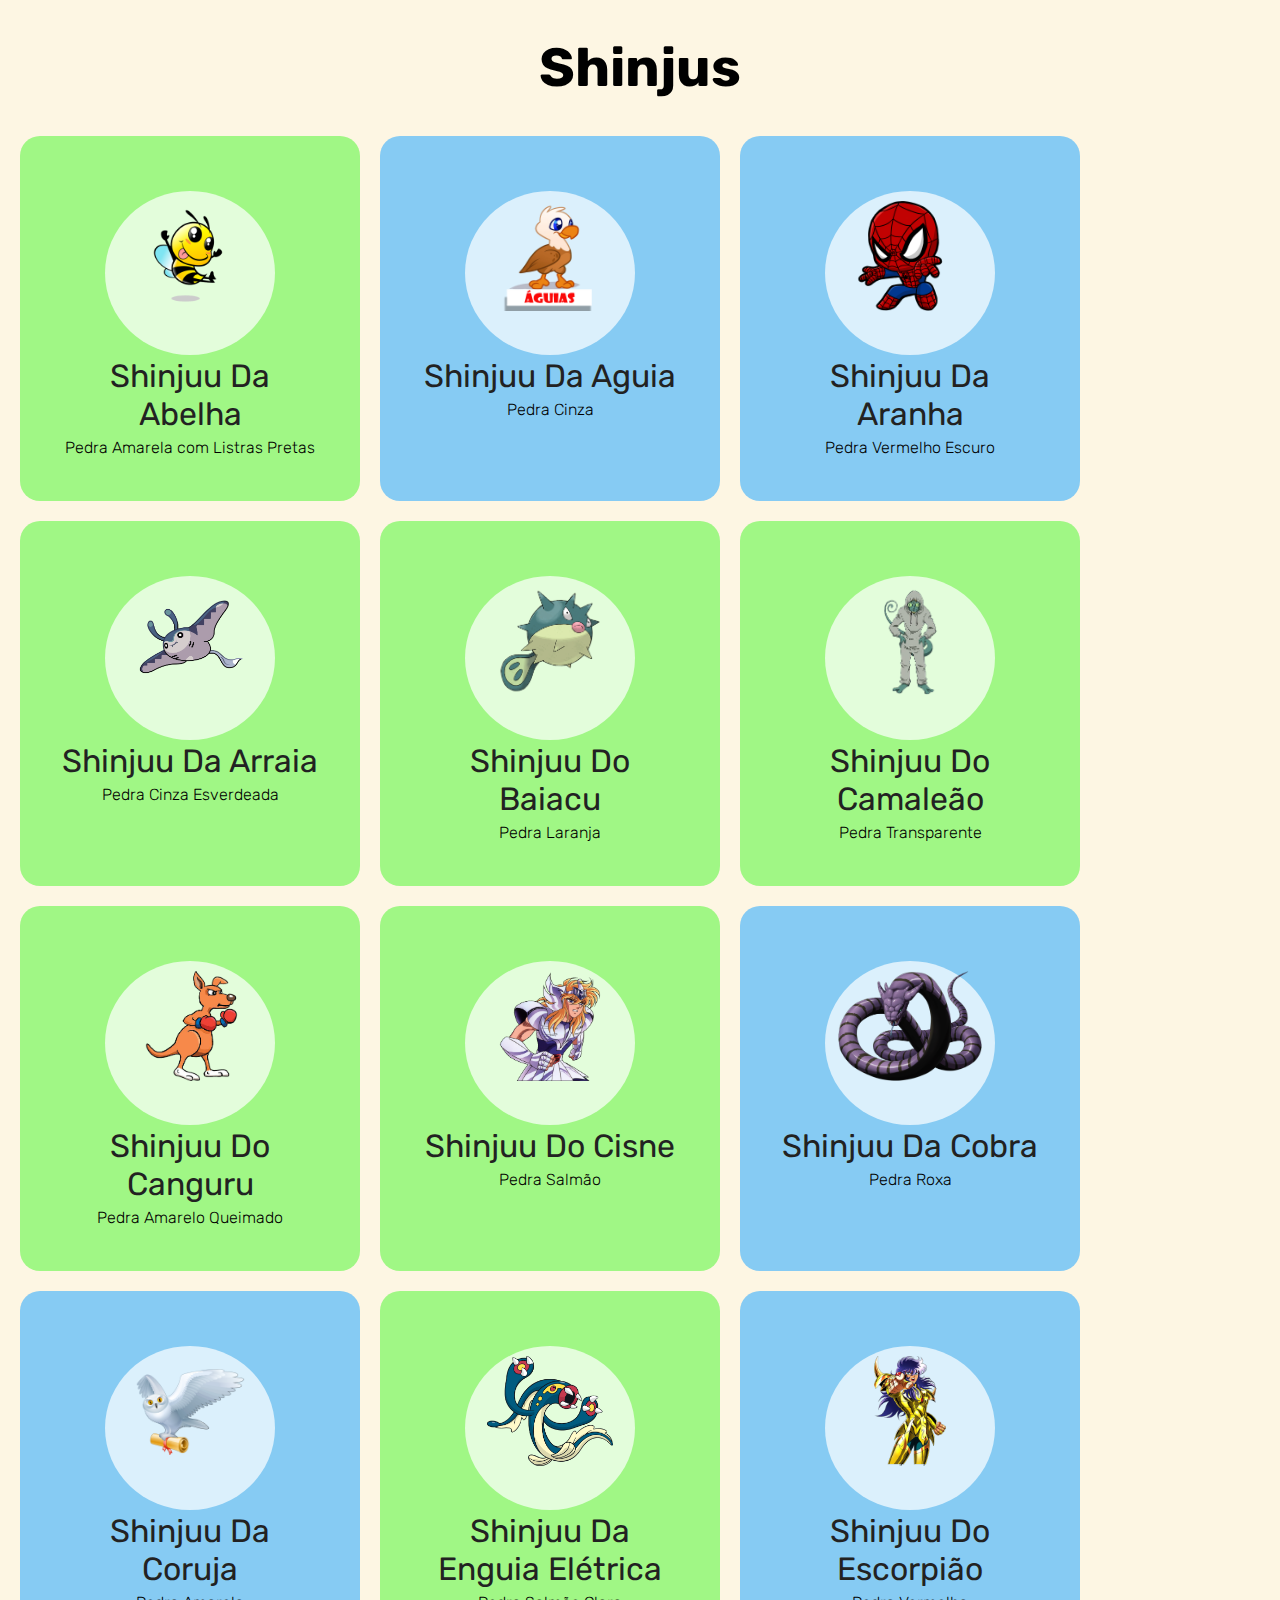
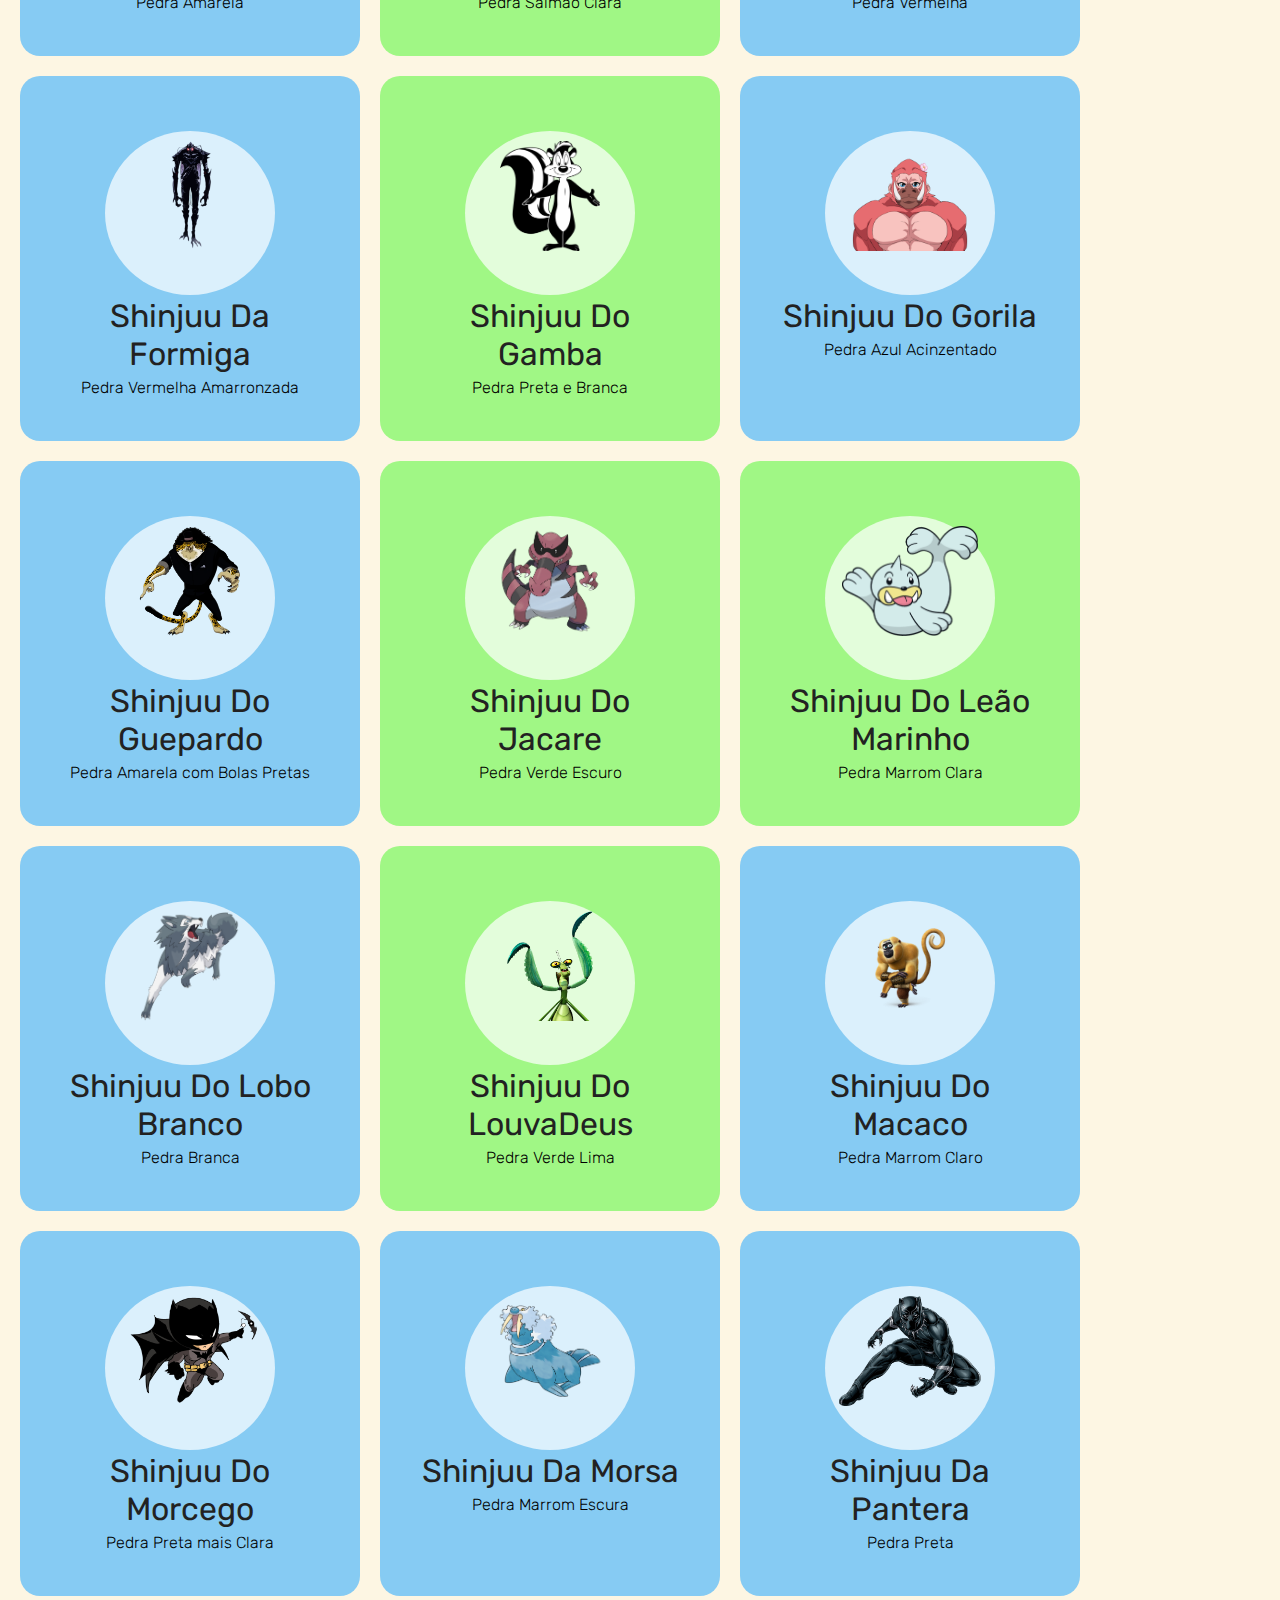
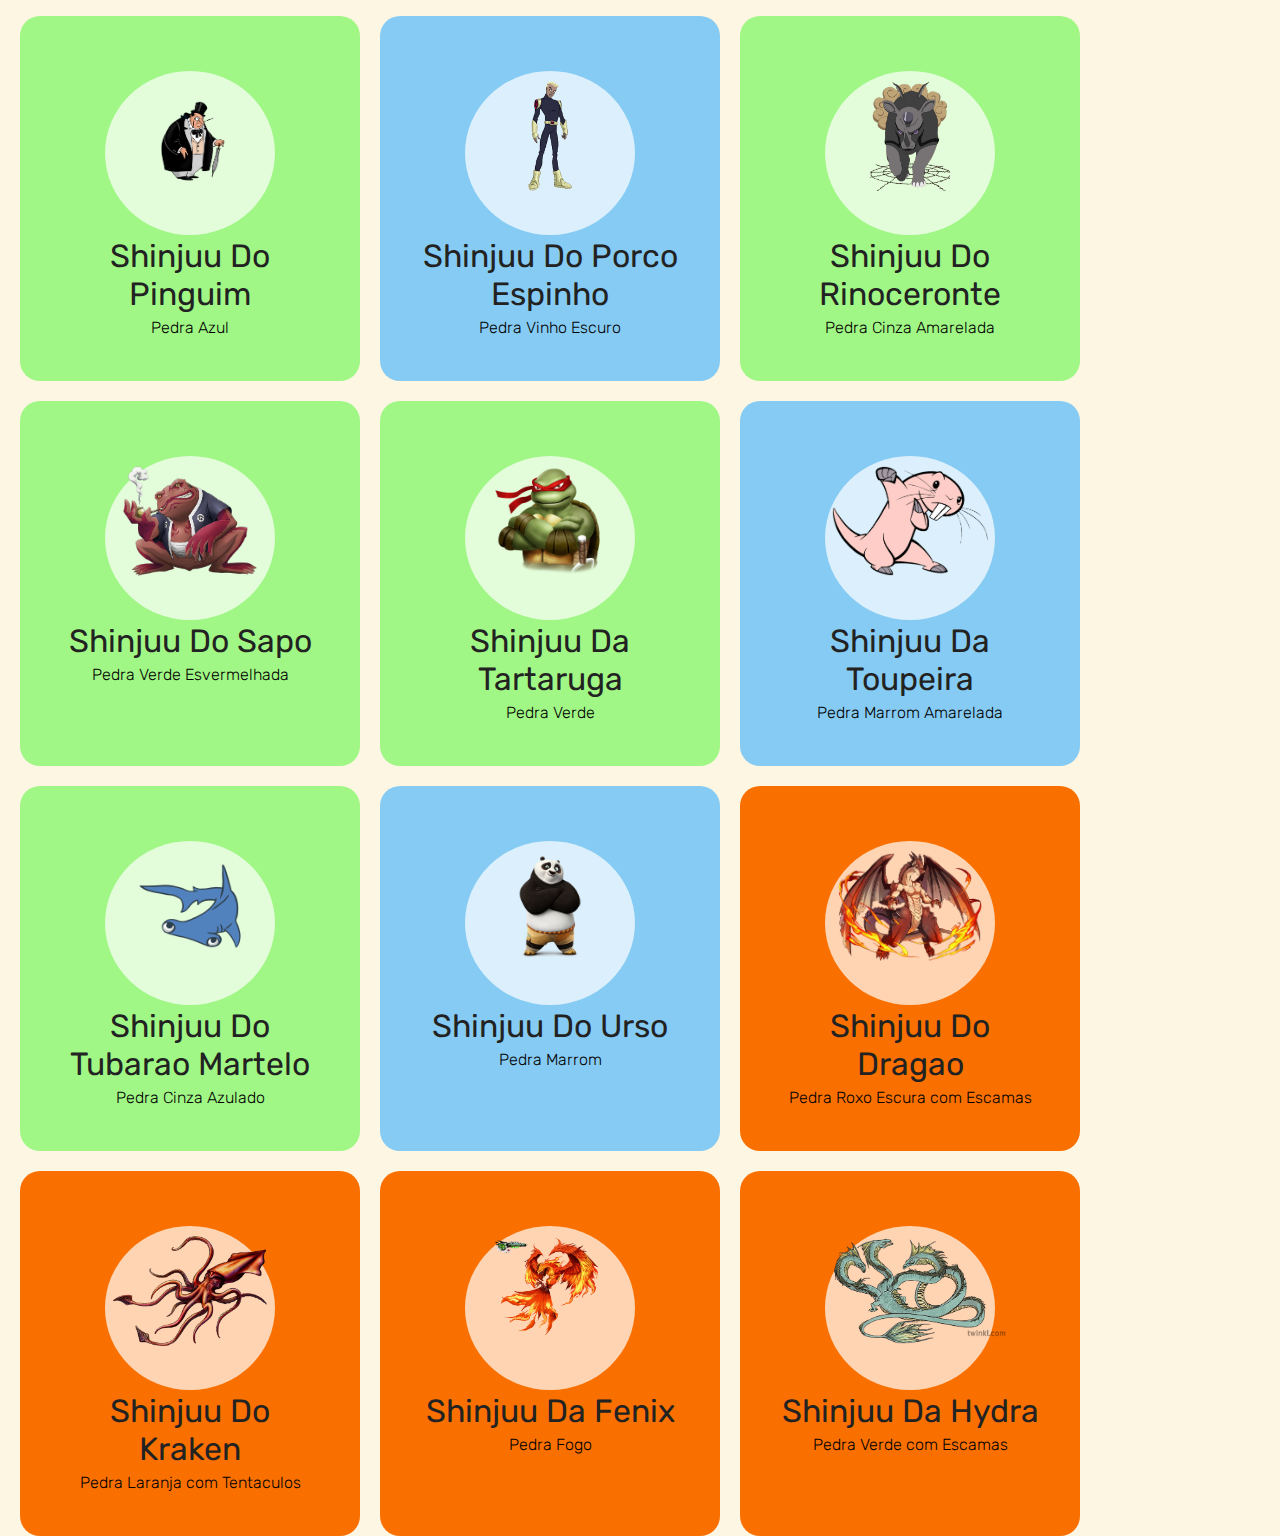
==== desktop-version.html @ 1e59a371 "atualização" ====
<!DOCTYPE html>
<html lang="pt-br">
    <head>
        <meta charset="UTF-8">
        <title>Shinjuus</title>
        <link rel="shortcut icon" href="Imagens/FavIcon/D&D.png" />
        <link rel="stylesheet" href="./style.css" />
        <link href="https://fonts.googleapis.com/css?family=Rubik&display=swap" rel="stylesheet" />
    
    
    </head>
    <body>

        <h1>Shinjus</h1> 

        <div class="container" >

            <li class="card Abelha">
                <img class="card-image " src="Imagens/Abelha.png"</img>
                <h2 class="card-title">Shinjuu da Abelha</h2>
                <p class="card-subtitle">Pedra Amarela com Listras Pretas</p>
            </li> 
            <li class="card Aguia">
                <img class="card-image " src="Imagens/Aguia.png"</img>
                <h2 class="card-title">Shinjuu da Aguia</h2>
                <p class="card-subtitle">Pedra Cinza</p>
            </li> 
            <li class="card Aranha">
                <img class="card-image " src="Imagens/Aranha.png"</img>
                <h2 class="card-title">Shinjuu da Aranha</h2>
                <p class="card-subtitle">Pedra Vermelho Escuro</p>
            </li> 
            <li class="card Arraia">
                <img class="card-image " src="Imagens/Arraia.png"</img>
                <h2 class="card-title">Shinjuu da Arraia</h2>
                <p class="card-subtitle">Pedra Cinza Esverdeada</p>
            </li> 
            <li class="card Baiacu">
                <img class="card-image " src="Imagens/Baiacu.png"</img>
                <h2 class="card-title">Shinjuu do Baiacu</h2>
                <p class="card-subtitle">Pedra Laranja</p>
            </li> 
            <li class="card Camaleao">
                <img class="card-image " src="Imagens/Camaleao.png"</img>
                <h2 class="card-title">Shinjuu do Camaleão</h2>
                <p class="card-subtitle">Pedra Transparente</p>
            </li> 
            <li class="card Canguru">
                <img class="card-image " src="Imagens/Canguru.png"</img>
                <h2 class="card-title">Shinjuu do Canguru</h2>
                <p class="card-subtitle">Pedra Amarelo Queimado</p>
            </li> 
            <li class="card Cisne">
                <img class="card-image " src="Imagens/Cisne.png"</img>
                <h2 class="card-title">Shinjuu do Cisne</h2>
                <p class="card-subtitle">Pedra Salmão</p>
            </li> 
            <li class="card Cobra">
                <img class="card-image " src="Imagens/Cobra.png"</img>
                <h2 class="card-title">Shinjuu da Cobra</h2>
                <p class="card-subtitle">Pedra Roxa</p>
            </li> 
            <li class="card Coruja">
                <img class="card-image " src="Imagens/Coruja.png"</img>
                <h2 class="card-title">Shinjuu da Coruja</h2>
                <p class="card-subtitle">Pedra Amarela</p>
            </li> 
            <li class="card Enguia">
                <img class="card-image " src="Imagens/Enguia.png"</img>
                <h2 class="card-title">Shinjuu da Enguia Elétrica</h2>
                <p class="card-subtitle">Pedra Salmão Clara</p>
            </li> 
            <li class="card Escorpiao">
                <img class="card-image " src="Imagens/Escorpiao.png"</img>
                <h2 class="card-title">Shinjuu do Escorpião</h2>
                <p class="card-subtitle">Pedra Vermelha</p>
            </li> 
            <li class="card Formiga">
                <img class="card-image " src="Imagens/Formiga.png"</img>
                <h2 class="card-title">Shinjuu da Formiga</h2>
                <p class="card-subtitle">Pedra Vermelha Amarronzada</p>
            </li> 
            <li class="card Gamba">
                <img class="card-image " src="Imagens/Gamba.png"</img>
                <h2 class="card-title">Shinjuu do Gamba</h2>
                <p class="card-subtitle">Pedra Preta e Branca</p>
            </li> 
            <li class="card Gorila">
                <img class="card-image " src="Imagens/Gorila.png"</img>
                <h2 class="card-title">Shinjuu do Gorila</h2>
                <p class="card-subtitle">Pedra Azul Acinzentado</p>
            </li> 
            <li class="card Guepardo">
                <img class="card-image " src="Imagens/Guepardo.png"</img>
                <h2 class="card-title">Shinjuu do Guepardo</h2>
                <p class="card-subtitle">Pedra Amarela com Bolas Pretas</p>
            </li> 
            <li class="card Jacare">
                <img class="card-image " src="Imagens/Jacare.png"</img>
                <h2 class="card-title">Shinjuu do Jacare</h2>
                <p class="card-subtitle">Pedra Verde Escuro</p>
            </li> 
            <li class="card LeaoMarinho">
                <img class="card-image " src="Imagens/Leao Marinho.png"</img>
                <h2 class="card-title">Shinjuu do Leão Marinho</h2>
                <p class="card-subtitle">Pedra Marrom Clara</p>
            </li> 
            <li class="card Lobo">
                <img class="card-image " src="Imagens/Lobo.png"</img>
                <h2 class="card-title">Shinjuu do Lobo Branco</h2>
                <p class="card-subtitle">Pedra Branca</p>
            </li> 
            <li class="card LouvaDeus">
                <img class="card-image " src="Imagens/louva deus.png"</img>
                <h2 class="card-title">Shinjuu do LouvaDeus</h2>
                <p class="card-subtitle">Pedra Verde Lima</p>
            </li> 
            <li class="card Macaco">
                <img class="card-image " src="Imagens/Macaco.png"</img>
                <h2 class="card-title">Shinjuu do Macaco</h2>
                <p class="card-subtitle">Pedra Marrom Claro</p>
            </li> 
            <li class="card Morcego">
                <img class="card-image " src="Imagens/Morcego.png"</img>
                <h2 class="card-title">Shinjuu do Morcego</h2>
                <p class="card-subtitle">Pedra Preta mais Clara</p>
            </li> 
            <li class="card Morsa">
                <img class="card-image " src="Imagens/Morsa.png"</img>
                <h2 class="card-title">Shinjuu da Morsa</h2>
                <p class="card-subtitle">Pedra Marrom Escura</p>
            </li> 
            <li class="card Pantera">
                <img class="card-image " src="Imagens/Pantera.png"</img>
                <h2 class="card-title">Shinjuu da Pantera</h2>
                <p class="card-subtitle">Pedra Preta</p>
            </li> 
            <li class="card Pinguim">
                <img class="card-image " src="Imagens/pinguim.png"</img>
                <h2 class="card-title">Shinjuu do Pinguim</h2>
                <p class="card-subtitle">Pedra Azul</p>
            </li> 
            <li class="card PorcoEspinho">
                <img class="card-image " src="Imagens/Porco Espinho.png"</img>
                <h2 class="card-title">Shinjuu do Porco Espinho</h2>
                <p class="card-subtitle">Pedra Vinho Escuro</p>
            </li> 
            <li class="card Rinoceronte">
                <img class="card-image " src="Imagens/Rinoceronte.png"</img>
                <h2 class="card-title">Shinjuu do Rinoceronte</h2>
                <p class="card-subtitle">Pedra Cinza Amarelada</p>
            </li> 
            <li class="card Sapo">
                <img class="card-image " src="Imagens/Sapo.png"</img>
                <h2 class="card-title">Shinjuu do Sapo</h2>
                <p class="card-subtitle">Pedra Verde Esvermelhada</p>
            </li> 
            <li class="card Tartaruga">
                <img class="card-image " src="Imagens/Tartaruga.png"</img>
                <h2 class="card-title">Shinjuu da Tartaruga</h2>
                <p class="card-subtitle">Pedra Verde</p>
            </li> 
            <li class="card Toupeira">
                <img class="card-image " src="Imagens/Toupeira.png"</img>
                <h2 class="card-title">Shinjuu da Toupeira</h2>
                <p class="card-subtitle">Pedra Marrom Amarelada</p>
            </li> 
            <li class="card TubaraoMartelo">
                <img class="card-image " src="Imagens/Tubarao Martelo.png"</img>
                <h2 class="card-title">Shinjuu do Tubarao Martelo</h2>
                <p class="card-subtitle">Pedra Cinza Azulado</p>
            </li> 
            <li class="card Urso">
                <img class="card-image " src="Imagens/Urso.png"</img>
                <h2 class="card-title">Shinjuu do Urso</h2>
                <p class="card-subtitle">Pedra Marrom</p>
            </li> 
            <li class="card Dragao">
                <img class="card-image " src="Imagens/Dragao.png"</img>
                <h2 class="card-title">Shinjuu do Dragao</h2>
                <p class="card-subtitle">Pedra Roxo Escura com Escamas</p>
            </li> 
            <li class="card Kraken">
                <img class="card-image " src="Imagens/Kraken.png"</img>
                <h2 class="card-title">Shinjuu do Kraken</h2>
                <p class="card-subtitle">Pedra Laranja com Tentaculos</p>
            </li> 
            <li class="card Fenix">
                <img class="card-image " src="Imagens/Fenix.png"</img>
                <h2 class="card-title">Shinjuu da Fenix</h2>
                <p class="card-subtitle">Pedra Fogo</p>
            </li> 
            <li class="card Hydra">
                <img class="card-image " src="Imagens/Hydra.png"</img>
                <h2 class="card-title">Shinjuu da Hydra</h2>
                <p class="card-subtitle">Pedra Verde com Escamas</p>
            </li> 
         
        </div>

       <div id="modalAbelha" class="modal-container">
           <div class="modal">
               <button class="fechar">X</button>
                <div><h3>Shinjuu da Abelha<br></h3>
                    <h2> Pedra Amarela com listras Pretas<br></h2><img src="Imagens/Pedra/Abelha.png"></img>
                </div>
                <div><br><br><br><br>
                <p>6m de deslocamento de vôo
                    Acertar: proficiência+destreza+2<br>
                    Dano: 1d4 + destreza + 3<br>          
                    Ao acertar um ataque, o dano se torna contínuo venenoso e necrótico, repetindo 1d4 de rodadas<br>      
                    - Você não precisa realizar o ataque, apenas rolar o dano. Caso ataque novamente,
                    é zerado o número de rodadas e você pode rolar o d4 de rodadas novamente. <br>
                    - Se for um ataque crítico, todos os ataques contínuos subsequentes serão críticos</p>
                </div>      
                    <div class="modal-img">
                        
                        <img src="Imagens/Abelha.png"> </img>
                    </div>                   
           </div>
       </div>

       <div id="modalAguia" class="modal-container">
            <div class="modal">
                <button class="fechar">X</button>
                <div><h3>Shinjuu da Águia<br></h3>
                    <h2> Pedra Cinza<br></h2><img src="Imagens/Pedra/Aguia.png"></img>
                </div>
                <div><br><br><br><br>
                    <p>Você ganha a visão aguçada da águia. <br>
                        Você pode ver até 5 quilômetros de distância sem dificuldade, <br>
                        podendo diferenciar os menores detalhes como se estivesse olhando para algo a não mais do que 30 metros de você.<br>
                        Além disso, a penumbra não impõe desvantagem nos seus testes de Sabedoria (Percepção).<br>
                        Deslocamento de vôo 18m<br>
                        Vantagens em ataques a distância
                    </p>
                </div>      
                <div class="modal-img">   
                    <img src="Imagens/Aguia.png"> </img>
                </div>                   
            </div>
        </div>

        <div id="modalAranha" class="modal-container">
            <div class="modal">
                <button class="fechar">X</button>
                <div><h3>Shinjuu da Aranha<br></h3>
                     <h2> Pedra Vermelho Escuro<br></h2><img src="Imagens/Pedra/Aranha.png"></img>
                </div>
                <div><br><br><br><br>
                    <p>O portador recebe a habilidade de se mover para cima, para baixo e através de superfícies verticais
                        e de cabeça para baixo pelos tetos, enquanto deixa suas mãos livres.<br> O alvo também ganha deslocamento
                        de escalada igual a seu deslocamento de caminhada.<br>
                        O portador ignora as restrições de movimento causadas pela teia.<br>       
                        Ataque com Arma à Distância:<br>     
                        Alcance 60/180, um alvo.<br>     
                        Acertar: Proficiência + Destreza + 2<br>           
                        Dano: 1d6+Destreza+2 de dano de concussão e o alvo é impedido por teia. Com uma ação, a criatura impedida<br>
                        pode fazer um teste de Força (CD 8 + modificador de sabedoria + Proficiência), escapando da teia em um sucesso. O efeito termina se a teia for destruída.  <br>                   
                        A teia tem CA 10, 10 pontos de vida, resistência a dano de concussão e imunidade a veneno e dano psíquico.<br>    
                        Ataque com Arma à Distância:<br>
                        Alcance 60/180, um alvo. <br>
                        Acertar: proficiência + Destreza + 2 <br>  
                        Acerto: O alvo é agarrado (CD modificador de sabedoria + proficiência para escapar). <br>              
                        Até que o agarrão termine, o alvo está impedido e tem desvantagem em testes de Força e testes de resistência de Força .<br>                                    
                        O portador pode puxar uma criatura Grande ou menor agarrada por ele até 7,5m em direção a ele.<br>        
                    </p>
                </div>      
                <div class="modal-img">   
                    <img src="Imagens/Aranha.png"> </img>
                </div>                   
            </div>
        </div>
        <div id="modalArraia" class="modal-container">
            <div class="modal">
                <button class="fechar">X</button>
                <div><h3>Shinjuu da Arraia<br></h3>
                     <h2> Pedra Cinza Esverdeada<br></h2><img src="Imagens/Pedra/Arraia.png"></img>
                </div>
                <div>
                    <p><br><br><br><br>
                        Essa shinju lhe oferece uma espada que você pode invocar por meio de uma ação bônus, caso esteja desarmado,<br>
                        pode realizar um ataque com ela causando 1d8 + o dano mágico dela (2) somando ainda o modificador de força (x)<br>
                        Ataque: Proficiência (x) + 4 (caso tenha invocado ela pela primeira vez) +2 contínuo<br>
                        Dano: 1d8 + 2 dano mágico + força<br>
                        20 natural faz necrosar a parte atingida causando veneno ao portador, e se ele falhar num teste de constituição <br>
                        CD: 8 + proficiência + modificador de força<br>
                        Respiração na água <br>
                    </p>
                </div>      
                <div class="modal-img">   
                    <img src="Imagens/Arraia.png"> </img>
                </div>                   
            </div>
        </div>
        <div id="modalBaiacu" class="modal-container">
            <div class="modal">
                <button class="fechar">X</button>
                <div><h3>Shinjuu dO Baiacu<br></h3>
                     <h2> Pedra Laranja<br></h2><img src="Imagens/Pedra/Baiacu.png"></img>
                </div>
                <div>
                    <p><br><br><br><br>
                        Aumente o seu valor de Força e Constituição em 2, até um total de 20 enquanto a shinju estiver ativa. <br>
                        Caso já seja 20, esse valor pode ser excedido.<br>
                        Seu corpo agora é capaz de se expandir, ao realizar essa expansão, espinhos crescem ao redor dele.<br>
                        Eles são armas naturais que você pode usar para fazer ataques desarmados, mas funcionam como mágicos para superar qualquer desvantagem.<br>
                        Você pode expandir apenas uma parte específica do seu corpo, como o seu braço.                       <br>                  
                        Acertar: Proficiência + Força                        <br>
                        Dano: Perfurante e de concusao, 1d12 +                        <br>
                        seu modificador de força                                      <br>           
                        Você ganha um bônus de +1 em sua CA enquanto não estiver usando armaduras.<br>
                        Com uma ação, você pode fazer com que seu corpo se expanda e brotem os espinhos detodo o seu corpo. Você causa 2d12 + modificador de força,<br>
                         de dano perfurante a qualquer criatura que esteja a 1,5m de você.<br>
                         A criatura é arremessada a 1,5m e deve realizar um teste de força CD 8+proficiência+modificador de sabedoria. Caso o resultado seja -10 a sua CD, ele está caído.   <br>                  
                        Ao acertar um ataque, o dano se torna contínuo venenoso e necrótico, repetindo 1d4 de rodadas (1d4 venenoso + força + 3)                   <br>                            
                        - Você não precisa realizar o ataque, apenas rolar o dano. Caso ataque novamente, é zerado o número de rodadas e você pode rolar o d4 de rodadas novamente.  <br>                      
                        - Se for um ataque crítico, todos os ataques contínuos subsequentes serão críticos<br>
                    </p>
                </div>      
                <div class="modal-img">   
                    <img src="Imagens/Baiacu.png"> </img>
                </div>                   
            </div>
        </div>
        <div id="modalCamaleao" class="modal-container">
            <div class="modal">
                <button class="fechar">X</button>
                <div><h3>Shinjuu do Camaleão<br></h3>
                     <h2> Pedra Transparente<br></h2><img src="Imagens/Pedra/Camaleao.png"></img>
                </div>
                <div>
                    <p ><br><br><br><br>
                        Essa shinju é capaz de copiar qualquer outra shinju que esteja a um raio de<br> 
                        12 metros,ela também pode deixar seu portador invisível. <br>
                        Você pode copiar um número de shinjus igual ao seu modificador de sabedoria. <br>
                        Para fazer isso você deve realizar um teste de concentração.<br>
                        Você pode repetir um teste falho uma vez a cada descanso curto. Ao copiar a<br> 
                        shinju, ela fica copiada até você liberar a energia. <br>
                        Seus números modificadores funcionam como slots, se todos os slots<br>
                        estiverem ocupados,você pode liberar a energia de um. <br>
                        Caso libere a energia de uma shinju, ela só poderá ser copiada novamente<br>
                        depois de 1d6 de dias.<br>
                        Cargas (Modificador de Sabedoria)<br>
                        Invisibilidade (1 carga)<br>
                        Qualquer coisa que o portador esteja vestindo ou carregando fica invisível<br>
                        enquanto estiver em sua posse. <br>
                        Essa invisibilidade termina caso você seja algo de um ataque ou conjure uma magia. <br>
                        (Você pode gastar uma carga a mais dessa shinju caso esteja em contato com outro alvo,<br>
                        podendo estender o efeito à ela)<br>
                        Invisibilidade maior (3 cargas)<br>
                        Você se torna invisível, qualquer coisa que estiver vestindo ou carregando<br>
                        fica invisível enquanto estiver em sua posse. <br>
                        (Você usar essa propriedade da shinju caso esteja em contato com outro alvo,<br>
                        podendo estender o efeito à ela)<br>
                    </p>
                </div>      
                <div class="modal-img">   
                    <img src="Imagens/Camaleao.png"> </img>
                </div>                   
            </div>
        </div>
        <div id="modalCanguru" class="modal-container">
            <div class="modal">
                <button class="fechar">X</button>
                <div><h3>Shinjuu do Canguru<br></h3>
                     <h2> Pedra Amarelo Queimado<br></h2><img src="Imagens/Pedra/Canguru.png"></img>
                </div>
                <div>
                    <p><br><br><br><br>
                        Ataque desarmado: <br>
                        Acertar: Destreza + Proficiência<br>
                        Dano: 2d6 + Destreza + 3<br>
                        Sempre que acertar um ataque desarmado, você pode realizar um chute como uma ação bônus<br>
                         (Pode usar um número de vezes igual ao seu modificador de sabedoria)<br>
                        Crítico: Quebra o osso do adversário e ele tem desvantagem no próximo ataque<br>
                        Seu salto é dobrado<br>
                    </p>
                </div>      
                <div class="modal-img">   
                    <img src="Imagens/Canguru.png"> </img>
                </div>                   
            </div>
        </div>
        <div id="modalCisne" class="modal-container">
            <div class="modal">
                <button class="fechar">X</button>
                <div><h3>Shinjuu do Cisne<br></h3>
                     <h2> Pedra Salmão<br></h2><img src="Imagens/Pedra/Cisne.png"></img>
                </div>
                <div>
                    <p><br><br><br><br>
                        Ao estabilizar uma criatura morrendo, a criatura recupera 1 ponto de vida, ao invés disso. <br>
                        Com uma ação bônus, você pode tocar em uma criatura e restaurar 5d10 + X pontos de vida (X = Seu modificador de sabedoria) <br>
                        mais uma quantidade de pontos de vida adicionais igual ao número total de Dados de Vida da criatura. <br>
                        A criatura não pode recuperar pontos de vida através dessa habilidade novamente até ter terminado um descanso curto ou longo. <br>
                        (O usuário pode usar nele mesmo)<br>
                        Você pode curar 1d6 de vida com uma ação bônus um número de vezes igual ao seu modificador de sabedoria. <br>
                        Pode usar dessa propriedade completa ou dividir em partes. <br>
                        (Ex: Caso tenha +5 sabedoria, pode usar 3 dados e na próxima rodada usar mais 2.) <br>
                        Alternativamente, você pode gastar uma carga dessa habilidade para proteger um aliado de algum ataque que saia de você.<br>
                        Você gasta uma carga para cada aliado que deseja proteger. <br>
                        Você também pode gastar 2 usos dessa propriedade para criar um escudo ao seu redor, ou ao redor de um aliado para gerar resistência a um determinado ataque.<br>
                        Se o ataque chegar a CA do alvo deste escudo + O modificador de sabedoria do portador dessa shinju, o escudo é quebrado. <br>
                        Ex: Um ataque com uma espada é realizado e o atacante tira 20, sua CA é 15 e o seu modificador de sabedoria é +5, logo, o escudo é quebrado.<br>
                        Se for necessário um saving throw, e o resultado dele for abaixo do esperado - o seu modificador de sabedoria, o escudo também se quebra.<br>
                        Ex: É necessário um saving throw de destreza CD 18, e o seu modificador de sabedoria é +5. Se a rolagem for 13, o escudo desaparece. <br>
                    </p>
                </div>      
                <div class="modal-img">   
                    <img src="Imagens/Cisne.png"> </img>
                </div>                   
            </div>
        </div>
        <div id="modalCobra" class="modal-container">
            <div class="modal">
                <button class="fechar">X</button>
                <div><h3>Shinjuu do Cobra<br></h3>
                     <h2> Pedra Roxo<br></h2><img src="Imagens/Pedra/Cobra.png"></img>
                </div>
                <div>
                    <p>
                        Acertar: Proficiência+Força, alcance 1,5 m, uma criatura. <br>
                        Dano: 1d8 + força de dano de concussão e o alvo está agarrado. Até o agarrão terminar,<br>
                        a criatura estará impedida e a cobra não poderá constringir outro alvo.                       <br>
                        Se o alvo não conseguir se soltar, você pode rolar o dano sem acertar a CA dele           <br>                                
                        Percepção às cegas 9m                                           <br>
                        A quantidade de vezes que você pode usar as magias escala de acordo com os espaços de magia para o Druida<br>                  
                        Truque:<br>
                        Rajada de veneno:<br>
                        Você ergue sua mão em direção de uma criatura que você possa ver, dentro do alcance e projeta um sopro de gás tóxico da sua palma.<br>
                        A criatura deve ser bem sucedida num salvaguarda de Constituição ou sofrerá 1d12 de dano venenoso.<br>
                        O dano dessa magia aumenta em 1d12 quando você alcança o 5° nível (2d12), 11° nível (3d12) e 17° nível (4d12).<br>
                        Nível 1:<br>
                        Detectar veneno ou doença:<br>
                        Pela duração, você sente a presença e localização de venenos, criaturas venenosas e doenças a até 9 metros de você. <br>
                        Você também identifica o tipo de veneno, criatura venenosa ou doença em cada caso.<br>
                        A magia pode penetrar a maioria das barreiras, mas é bloqueada por 30 centímetros de rocha, 2,5 centímetros de metal comum,<br>
                        uma fina camada de chumbo, ou 90 centímetros de madeira ou terra.<br>
                        Nível 2:<br>
                        Proteção contra veneno:<br>
                        Você toca uma criatura. Se ela estiver envenenada, você neutraliza o veneno. Se mais de um veneno estiver afligindo o alvo, <br>
                        você neutraliza um veneno, que você saiba estar presente, ou neutraliza um aleatório.<br>
                        Pela duração, o alvo terá vantagem em testes de resistência para não envenenado e terá resistência a dano venenoso.<br>
                        Nível 6:<br>
                        Doença plena:<br>
                        Você introduz uma doença virulenta em uma criatura que você puder ver, dentro do alcance. O alvo deve realizar um salvaguarda de Constituição.<br>
                        Se falhar na resistência, ele sofre 14d6 de dano necrótico ou metade desse dano se obtiver sucesso na resistência. <br>
                        O dano não pode reduzir os pontos de vida do alvo abaixo de 1. Se o alvo falhar no salvaguarda, seu máximo de pontos de vida é reduzidos <br>
                        por 1 hora em uma quantidade igual ao dano necrótico causado. Qualquer efeito que remova uma doença permitirá que o máximo de pontos de vida <br>
                        do alvo volte ao normal antes do período indicado.<br>
                    </p>
                </div>      
                <div class="modal-img">   
                    <img src="Imagens/Cobra.png"> </img>
                </div>                   
            </div>
        </div>
        <div id="modalCoruja" class="modal-container">
            <div class="modal">
                <button class="fechar">X</button>
                <div><h3>Shinjuu do Coruja<br></h3>
                     <h2> Pedra Amarela<br></h2><img src="Imagens/Pedra/Coruja.png"></img>
                </div>
                <div>
                    <p><br><br><br><br>
                        
                        Deslocamento de vôo 18m <br>
                        Visão no escuro 36m <br>
                        Seu valor de sabedoria se torna 20, caso já seja, você ganha +2 <br>
                        Vantagem em testes de sabedoria (percepção) relacionados a visão e audição<br>
                        (Cargas == Modificador de Sabedoria)<br>
                        Você recebe +5 de bônus em iniciativa. (1 carga)<br>
                        Outras criaturas não ganham vantagem nas jogadas de ataque contra você por não serem visíveis por você.(1 Carga)<br>
                        O portador dessa shinju não provoca ataques de oportunidade quando sai voando para fora do alcance do inimigo (1 Carga)<br>

                    </p>
                </div>      
                <div class="modal-img">   
                    <img src="Imagens/Coruja.png"> </img>
                </div>                   
            </div>
        </div>
        <div id="modalEnguia" class="modal-container2">
            <div class="modal">
                <button class="fechar">X</button>
                <div><h3>Shinjuu do Enguia Eletrica<br></h3>
                     <h2> Pedra Salmão Clara<br></h2><img src="Imagens/Pedra/Enguia.png"></img>
                </div>
                <div>
                    <p>
                      
                        Deslocamento aquático 12m <br>

                        Constrição: <br>
                        Acertar: Proficiência+Força, alcance 1,5 m, uma criatura. <br>
                        Dano: 1d8 + força de dano de concussão e o alvo está agarrado. Até o agarrão terminar, a criatura estará impedida e a cobra não poderá constringir outro alvo.<br>
                        Se o alvo não conseguir se soltar, você pode rolar o dano sem acertar a CA dele<br>
                        A quantidade de vezes que você pode usar as magias escala de acordo com os espaços de magia para o Druida<br>
                        Truques:<br>
                        - Você cria um açoite de energia elétrica que golpeia uma criatura, à sua escolha, que você possa ver, dentro do alcance. O alvo deve ser bem sucedido num teste<br>
                        de resistência de Força ou será puxado até 3 metros [10 feet] em linha reta na sua direção e então, sofrerá 1d8 de dano elétrico se estiver a até 1,5 metro [5 feet] de você.<br>
                        O dano dessa magia aumenta em 1d8 quando você alcança o 5° nível (2d8), 11° nível (3d8) e 17° nível (4d8).<br>
                        - Eletricidade surge da sua mão para transmitir um choque em uma criatura que você tentar tocar. Faça um ataque corpo-a-corpo com magia contra o alvo. Você tem vantagem na jogada<br>
                        de ataque se o alvo estiver vestindo qualquer armadura de metal. Se atingir, o alvo sofre 1d8 de dano elétrico e não pode usar reações até o início do próximo turno dele.<br>
                        O dano da magia aumenta em 1d8 quando você alcança o 5° nível (2d8), 11° nível (3d8) e 17° nível (4d8).<br>
                        Nível 3:<br>
                        (Concentração, Alcance 18m)<br>
                        - Seu corpo começa a ser envolto por raios, cada criatura que você deseje atingir deve realizar um teste de resistência de Destreza. Uma criatura sofre 3d10 de dano elétrico se falhar no teste,<br>
                        ou metade desse dano se passar. Em cada um dos seus turnos, até a magia acabar (10min), você pode usar sua ação para arremessar um raio novamente.<br>
                        Se você estiver a céu aberto em condições tempestuosas quando conjurar essa habilidade, você receberá uma descarga de energia, e sob tais condições, o dano da magia aumenta em 1d10.<br>
                        Em Níveis Superiores. Se você conjurar essa magia usando um espaço de magia de 4° nível ou superior, o dano aumenta em 1d10 para cada nível do espaço acima do 3°.<br>
                        - Da próxima vez que você realizar um ataque com uma arma à distância, a munição da arma ou a própria arma, se ela for uma arma de arremesso, se envolve por raios. Realize uma jogada de ataque normal.<br>
                        O alvo sofre 4d8 de dano elétrico se atingir ou metade desse dano se errar, ao invés do dano normal da arma.<br>
                        Independentemente de você acertar ou errar, cada criatura a até 3 metros do alvo deve realizar um teste de resistência de Destreza. Cada uma dessas criaturas sofre 2d8 de dano elétrico se falhar<br>
                        na resistência ou metade desse dano se obtiver sucesso.<br>
                        Em Níveis Superiores. Quando você conjurar essa magia usando um espaço de magia de 4° nível ou superior, o dano de ambos os efeitos da magia aumenta em 1d8 para cada nível do espaço acima do 3°.<br>
                        - Um relâmpago forma uma linha de 30 metros [100 feet] de comprimento e 1,5 metro [5 feet] de largura que é disparado por você em uma direção, à sua escolha. 
                        Cada criatura na linha deve realizar um teste de resistência de Destreza. <br>
                        Uma criatura sofre 8d6 de dano elétrico se falhar na resistência ou metade desse dano se obtiver sucesso.<br>
                        O relâmpago incendeia objetos inflamáveis na área que não estejam sendo vestidos ou carregados.<br>
                        Em Níveis Superiores. Quando você conjurar essa magia usando um espaço de magia de 4° nível ou superior, o dano aumenta em 1d6 para cada nível do espaço acima do 3°.<br>
                        - Uma esfera de 6 metros [20 feet] de raio de ar rodopiante surge do nada, centrada em você. A esfera permanece pela duração (concentração de 1min) da magia. Cada criatura na esfera<br>
                        quando ela aparece ou que termine seu turno nela, deve ser bem sucedida num teste de resistência de destreza ou sofrerá 2d6 de dano de elétrico. Até acabar, você pode usar<br>
                        uma ação bônus em cada um dos seus turnos para fazer com que um relâmpago salte do centro da esfera em direção de uma criatura, à sua escolha, a até<br>
                        18 metros [60 feet] do centro. Faça um ataque à distância com magia. Você tem vantagem na jogada de ataque se o alvo estiver dentro da esfera. Se atingir, o alvo sofre 4d6 de dano elétrico.<br>
                        Em Níveis Superiores. Quando você conjura essa magia usando um espaço de magia de 5° nível ou superior, o dano dos seus efeitos aumenta em 1d6 para cada nível do espaço acima do 4°.<br>
                        Nível 6:<br>
                        - Você cria um raio elétrico que atinge um alvo, à sua escolha, que você possa ver dentro do alcance. Três raios saltam do alvo para até três outros alvos, cada um a não mais de 
                        9 metros [30 feet] do alvo primário.<br>
                        Um alvo pode ser uma criatura ou um objeto e só pode ser alvo de um único desses raios.<br>
                        Um alvo deve realizar um teste de resistência de Destreza. O alvo sofre 10d8 de dano elétrico se falhar no teste ou metade desse dano se for bem sucedido.<br>
                        Em Níveis Superiores. Se você conjurar essa magia usando um espaço de magia de 7° nível ou superior, um raio adicional salta do alvo primário para outro alvo<br>
                        para cada nível do espaço acima do 6°.<br>

                    </p>
                </div>      
                <div class="modal-img">   
                    <img src="Imagens/Enguia.png"> </img>
                </div>                   
            </div>
        </div>
        <div id="modalEscorpiao" class="modal-container">
            <div class="modal">
                <button class="fechar">X</button>
                <div><h3>Shinjuu do Escorpião<br></h3>
                     <h2> Pedra Vermelha<br></h2><img src="Imagens/Pedra/Escorpiao.png"></img>
                </div>
                <div>
                    <p><br><br><br><br>             
                        CA 15<br>
                        Percepção às cegas 18m<br>
                        O portador dessa shinju pode projetar uma aura de rabo de escorpião, podendo atacar com ela usando sua ação bônus <br>
                        Ataque Corpo a Corpo com Arma: <br>
                        Proficiência + Força para acertar, alcance 1,5 m, uma criatura. <br>
                        Dano: 1d10 + 2 + força de dano perfurante, e o alvo deve fazer um teste de resistência de Constituição CD 8+modificador de sabedoria+proficiência ,<br>
                        sofrendo 4d10 de dano de veneno se falhar na resistência, ou metade desse dano se obtiver sucesso.<br>
                    </p>
                </div>      
                <div class="modal-img">   
                    <img src="Imagens/Escorpiao.png"> </img>
                </div>                   
            </div>
        </div>
        <div id="modalFormiga" class="modal-container">
            <div class="modal">
                <button class="fechar">X</button>
                <div><h3>Shinjuu da Formiga<br></h3>
                     <h2> Pedra Vermelha Amarronzada<br></h2><img src="Imagens/Pedra/Formiga.png"></img>
                </div>
                <div>
                    <p><br>                       
                        Percepção às cegas 18 m<br> 
                        Vantagem em testes de Sabedoria (Percepção) que dependem do cheiro.<br> 
                        Seus ataques causam 1d4 de dano extra.<br> 
                        Cargas (Modificador de Sabedoria):<br> 
                        Se você passar em um teste de força que te dê dano pela metade, <br> 
                        pode gastar essa carga para tomar metade da metade do dano, deve ser usado antes de rolar o dado (1 carga) <br> 
                        Voce ganha vantagens em testes de resistência de força (1 Carga)<br> 
                        Você pode escolher passar em um teste de força, mas antes de rolar o dado (2 cargas) <br> 
                        Você pode escolher passar em um teste de força que falhou (3 cargas)<br> 
                        Você pode causar 1d4xModificador de sabedoria de dano extra quando realizar um ataque corpo a corpo ou à distância (5 cargas)<br> 
                    </p>
                </div>      
                <div class="modal-img">   
                    <img src="Imagens/Formiga.png"> </img>
                </div>                   
            </div>
        </div>
        <div id="modalGamba" class="modal-container"> 
            <div class="modal">
                <button class="fechar">X</button>
                <div><h3>Shinjuu do Gambá<br></h3>
                     <h2> Pedra Preta e Branca<br></h2><img src="Imagens/Pedra/Gamba.png"></img>
                </div>
                <div>
                    <p><br> <br>      <br>      <br>                            
                        Você cria uma manopla com tubos que estão saindo do seu corpo<br>      
                        Você é capaz de criar uma nuvem de gás que adquire a propriedade da substância que você desejar<br>      
                    </p>
                </div>      
                <div class="modal-img">   
                    <img src="Imagens/Gamba.png"> </img>
                </div>                   
            </div>
        </div>
        <div id="modalGorila" class="modal-container"> 
            <div class="modal">
                <button class="fechar">X</button>
                <div><h3>Shinjuu do Gorila<br></h3>
                     <h2> Pedra Azul Acinzentado<br></h2><img src="Imagens/Pedra/Gorila.png"></img>
                </div>
                <div>
                    <p><br> <br>      <br>      <br>                            
                        Deslocamento de escalada 9m<br> 
                        Seu valor de força se torna 20, caso já seja, você ganha +2 <br> 
                        Proficiência em atletismo<br> 
                        Ataques múltiplos com o punho<br> 
                        Ataque com Arma Corpo a Corpo: <br> 
                        Alcance, 1,5 m, um alvo. <br> 
                        Acertar: Proficiência+Força <br> 
                        Dano: 1d6 + Força + 3 de dano de concussão.<br> 
                    </p>
                </div>      
                <div class="modal-img">   
                    <img src="Imagens/Gorila.png"> </img>
                </div>                   
            </div>
        </div>
        <div id="modalGuepardo" class="modal-container">
            <div class="modal">
                <button class="fechar">X</button>
                <div><h3>Shinjuu do Guepardo<br></h3>
                     <h2> Pedra Amarela com Bolas Pretas<br></h2><img src="Imagens/Pedra/Guepardo.png"></img>
                </div>
                <div>
                    <p>          <br>                
                        Visão na penumbra <br> 

                        Deslocamento: 21m                    
                        O portador desta shinju pode detectar oponentes a até 9 metros pelo olfato.              <br>            
                        Se o oponente estiver contra o vento, o alcance aumenta para 18 metros; se estiver a favor do vento,<br> 
                        cai para 4,5 metros.Odores fortes, como fumaça ou lixo podre, podem ser detectados em duas vezes os intervalos mencionados acima. Aromas avassaladores,<br> 
                        como almíscar de gambá ou fedor troglodita, podem ser detectados na faixa normal tripla.                                <br>           
                        Quando uma criatura detecta um cheiro, a localização exata da fonte não é revelada – apenas sua presença em algum lugar dentro do alcance.<br> 
                        A criatura pode realizar uma ação de movimento para observar a direção do cheiro.<br> 
                        Sempre que a criatura chegar a 1,5 metro da fonte, a criatura aponta a localização da fonte.           <br>                                 
                        Uma criatura com o talento Rastrear pode seguir rastros pelo olfato, fazendo um teste de Sabedoria (ou Sobrevivência ) para encontrar ou seguir um rastro. <br> 
                        A CD típica para uma trilha fresca é 10 (não importa que tipo de superfície contém o cheiro). Esta CD aumenta ou diminui dependendo de quão forte é o odor,<br> 
                        o número de criaturas e a idade da trilha. Para cada hora que a trilha estiver fria, a CD aumenta em 2.<br> 
                        A habilidade segue as regras do talento Rastrear. Criaturas rastreadas por cheiro ignoram os efeitos das condições da superfície e baixa visibilidade.  <br>                                              
                        A água, principalmente a água corrente, arruína uma trilha para criaturas que respiram ar. Criaturas que respiram água que têm a habilidade de cheiro,<br> 
                        no entanto, podem usá-la facilmente na água.<br> 
                        Odores falsos e poderosos podem mascarar facilmente outros aromas. A presença de tal odor estraga completamente a <br> 
                        capacidade de detectar ou identificar corretamente as criaturas, <br> 
                        e a CD de Sobrevivência básica para rastrear se torna 20 em vez de 10.<br> 
                        Dois ataques:                       <br> 
                        2 garras +3 corpo a corpo (1d4+2) <br> 
                        • Ao atingir com um ataque de garra depois de usar a investida, o portador pode tentar derrubar o oponente como uma ação <br> 
                        livre sem fazer um ataque de toque ou provocar um ataque de oportunidade.<br> 
                        Se a tentativa falhar, o oponente não pode reagir para tentar derrubar ele.    <br> 
                        Corrida: Uma vez por hora, o portador pode se mover dez vezes sua velocidade normal (210 metros)                      <br>  
                        Brevemente envolto por umas faíscas amarelas, você se move tão rápido que parece se teletransportar a até 3 metros para<br> 
                         um espaço desocupado que você possa ver. Você reganha o uso desse habilidade após um descanso curto ou longo. <br> 
                         Você pode usar essa habilidade um número de vezes igual ao seu modificador de sabedoria.<br> 
                        
                    </p>
                </div>      
                <div class="modal-img">   
                    <img src="Imagens/Guepardo.png"> </img>
                </div>                   
            </div>
        </div>
        <div id="modalJacare" class="modal-container">
            <div class="modal">
                <button class="fechar">X</button>
                <div><h3>Shinjuu do Jacare<br></h3>
                     <h2> Pedra Verde Escuro<br></h2><img src="Imagens/Pedra/Jacare.png"></img>
                </div>
                <div>
                    <p><br> <br>      <br>      <br>                            
                        Deslocamento aquático 9m<br>  
                        Prender a respiração por até uma hora<br>  
                        Armadura natural: CA 17            <br>           
                        Vantagens em teste de agarrar quando o inimigo estiver submerso   <br>                      
                        - Ver o apêndice sobre criaturas agarradas                     <br>    
                        Visão noturna: 9m                      <br>  
                        - Vantagens em testes de investigação, percepção e sobrevivência <br>  
                    </p>
                </div>      
                <div class="modal-img">   
                    <img src="Imagens/Jacare.png"> </img>
                </div>                   
            </div>
        </div>
        <div id="modalLeaoMarinho" class="modal-container">
            <div class="modal">
                <button class="fechar">X</button>
                <div><h3>Shinjuu do Leão Marinho<br></h3>
                     <h2> Pedra Marron Clara<br></h2><img src="Imagens/Pedra/LeaoMarinho.png"></img>
                </div>
                <div>
                    <p><br> <br>      <br>      <br>                            
                        Deslocamento aquático 18m<br>   
                        Você é capaz de reduzir seus batimentos cardíacos e transferir a circulação para órgãos vitais,<br>   
                        como cérebro e coração, podendo reduzir seu metabolismo e utilizar um oxigênio armazenado em seu sangue. (Mecanicamente, quando ativar isso,<br>   
                        ao ficar com menos de 1 ponto de vida, você permanece em pé até levar outro dano em uma rodada subsequente) <br>   
                        Você só pode usar essa habilidade novamente depois de um descanso longo<br>   
                        Corpo massivo:<br>   
                        Você consegue aumentar o seu peso um número de vezes igual ao seu modificador de sabedoria, <br>   
                        tornando você incapaz de ser empurrado ou movido de lugar por meios físicos (1 carga, você recupera essas cargas depois de um descanso longo)<br>   
                        Atacar: Seu valor de força se torna 20 (2 cargas)<br>   
                        Força + Proficiência<br>   
                        Dano: 1d6 para cada ponto no seu modificador de sabedoria + Força + 2 de dano se concusivo. <br>   
                        Caso seja um dano crítico, você deixa o alvo inconsciente por uma rodada<br>   
                    </p>
                </div>      
                <div class="modal-img">   
                    <img src="Imagens/Leao Marinho.png"> </img>
                </div>                   
            </div>
        </div>
        <div id="modalLobo" class="modal-container"> 
            <div class="modal">
                <button class="fechar">X</button>
                <div><h3>Shinjuu do Lobo<br></h3>
                     <h2> Pedra Branca<br></h2><img src="Imagens/Pedra/Lobo.png"></img>
                </div>
                <div>
                    <p><br> <br>      <br>      <br>                            
                        Deslocamento 12m<br>      
                        Vantagem em testes de sabedoria (percepção) relacionados a audição e ao olfato.  <br>                                              
                        Você pode rastrear outras criaturas enquanto estiver viajando em ritmo acelerado,<br>      
                        e você pode mover-se furtivamente enquanto viajar em ritmo normal (veja o capítulo 8 para regras de ritmo de viagem).  <br>                                                  
                        Você ganha o talento rastrear <br>      
                        Você é capaz de multiplicar o seu deslocamento um número de vezes igual ao seu modificador de sabedoria.<br>      
                        (Essa multiplicação ocorre depois de somar todos os modificadores, e dura um número de rodadas igual ao<br>      
                         seu modificador de sabedoria) (1 carga para cada modificador)                     <br>      
                        Nova ação (2 Cargas)                          <br>      
                        Patas de lobo envolvem suas mãos e funcionam como uma arma corpo à corpo.          <br>                   
                        Acertar: Proficiência + Força                        <br>      
                        Dano: 2d4 + Força + 2                      <br>      
                    </p>
                </div>      
                <div class="modal-img">   
                    <img src="Imagens/Lobo.png"> </img>
                </div>                   
            </div>
        </div>
        <div id="modalLouvaDeus" class="modal-container">
            <div class="modal">
                <button class="fechar">X</button>
                <div><h3>Shinjuu do Louva Deus<br></h3>
                     <h2> Pedra Verde Lima<br></h2><img src="Imagens/Pedra/LouvaDeus.png"></img>
                </div>
                <div>
                    <p><br> <br>      <br>      <br>                            
                        Sua destreza fica 20, caso já seja, você ganha +2<br> 
                        A sua arma te dá 2 ataques                     <br> 
                        Acertar: Proficiência + 2 + Destreza          <br>          
                        Dano: 1d6 + 2 + Destreza                      <br> 
                        A distância do seu salto é triplicada enquanto essa shinju estiver ativa   <br>                     
                        Proficiência em acrobacias     <br> 
                    </p>
                </div>      
                <div class="modal-img">   
                    <img src="Imagens/louva deus.png"> </img>
                </div>                   
            </div>
        </div>
        <div id="modalMacaco" class="modal-container">
            <div class="modal">
                <button class="fechar">X</button>
                <div><h3>Shinjuu do Macaco<br></h3>
                     <h2> Pedra Marrom Claro<br></h2><img src="Imagens/Pedra/Macaco.png"></img>
                </div>
                <div>
                    <p><br> <br>      <br>      <br>                            
                        Deslocamento de escalada 12m<br> 
                        Seu valor de destreza se torna 20, caso já seja, você ganha +2  <br>                     
                        Proficiência em atletismo, prestidigitação e furtividade    <br>            
                        O portador dessa shinju pode realizar a ação Desengajar,<br> 
                         Esquivar ou Esconder-se como uma ação bônus em cada um de seus turnos,<br> 
                         um número de vezes igual ao seu modificador de sabedoria.<br>   
                    </p>
                </div>      
                <div class="modal-img">   
                    <img src="Imagens/Macaco.png"> </img>
                </div>                   
            </div>
        </div>
        <div id="modalMorcego" class="modal-container">
            <div class="modal">
                <button class="fechar">X</button>
                <div><h3>Shinjuu do Morcego<br></h3>
                     <h2> Pedra Marrom Claro<br></h2><img src="Imagens/Pedra/Morcego.png"></img>
                </div>
                <div>
                    <p><br>                         
                        
                        Percepção as cegas 18m<br>   
                        Deslocamento de voo 9m<br>   
                        Vantagens em testes de sabedoria (percepção) relacionados à audição<br>   
                        A quantidade de vezes que você pode usar o grito escala de acordo com os espaços de magia para o Druida<br>   
                        Grito Sônico: (Todos os ataques são em linha reta, mas você pode usar sua ação bônus para "girar" e alterar o percurso da onda)<br>   
                        Truque:<br>   
                        - Você cria uma violenta explosão sonora, que pode ser ouvida a até 30 metros [100 feet] de distância. Cada criatura diferente<br>   
                        de você a até 1,5 metro [5 feet] de você deve realizar um teste de resistência de Constituição. Se falhar na resistência, o alvo sofre 1d6 de dano trovejante.<br>   
                        O dano da magia aumenta em 1d6 quando você alcança o 5° nível (2d6), 11° nível (3d6) e 17° nível (4d6).<br>   
                        Nível 1:<br>   
                        - Uma onda de força trovejante varre tudo a partir de você. Cada criatura num cubo de 4,5 metros [15-foot cube] originado em você, deve realizar um teste de resistência de Constituição.<br>   
                        Se falhar na resistência, uma criatura sofrerá 2d8 de dano trovejante e será empurrada 3 metros [10 feet] para longe de você. <br>   
                        Se obtive sucesso na resistência, a criatura sofrerá metade desse dano e não será empurrada.<br>   
                        Além disso, objetos soltos que estiverem completamente dentro da área de efeito serão automaticamente empurrados 3 metros [10 feet] <br>   
                        para longe de você pelo efeito da magia e a magia emitirá um ressonante barulho de trovão audível a até 90 metros [300 feet].<br>   
                        Em Níveis Superiores. Quando você conjurar essa magia usando um espaço de magia de 2° nível ou superior, o dano aumenta em 1d8 para cada nível acima do 1°<br>   
                        Nível 2:<br>   
                        - Você ensurdecer um oponente. Escolha uma criatura que você possa ver dentro do alcance (9m) para fazer um teste de resistência de Constituição.<br>   
                        Se ela falhar, ficará surda pela duração (1min). No final de cada um dos turnos dele, o alvo pode realizar um teste de resistência de Constituição. Se obtiver sucesso, o efeito termina.<br>   
                        Em Níveis Superiores. Se você conjurar essa magia usando um espaço de magia de 3° nível ou superior, você pode afetar uma criatura adicional para cada nível de espaço acima do 2°.<br>   
  
                    </p>
                </div>      
                <div class="modal-img">   
                    <img src="Imagens/Morcego.png"> </img>
                </div>                   
            </div>
        </div>
        <div id="modalMorsa" class="modal-container">
            <div class="modal">
                <button class="fechar">X</button>
                <div><h3>Shinjuu da Morsa<br></h3>
                     <h2> Pedra Marrom Escura<br></h2><img src="Imagens/Pedra/Morsa.png"></img>
                </div>
                <div>
                    <p><br> <br>      <br>      <br>                            
                       
                        Resistência a dano gélido<br>
                        Deslocamento aquático 12m<br>
                        Você é capaz de reduzir seus batimentos cardíacos e transferir a circulação para órgãos vitais, como cérebro e coração, <br>
                        podendo reduzir seu metabolismo e utilizar um oxigênio armazenado em seu sangue. (Mecanicamente, ao ativar isso,<br>
                        ao ficar com menos de 1 ponto de vida, você permanece em pé até levar outro dano em uma rodada subsequente)<br>
                        Você só pode usar essa habilidade novamente depois de um descanso longo<br>
                        Você ganha uma espada de dois lados que pode ser dividida. Pode invocar por meio de uma ação bônus, caso esteja desarmado<br>
                        Unida:<br>
                        Acertar: Proficiência + 4(Caso tenha sido invocada pela primeira vez) + Força <br>
                        Dano 2d8 + 2 + Força <br>
                        Separada:<br>
                        Ataque: Proficiência + Força <br>
                        Dano: 2d6 + 2 + Força (1d6 para cada espada)<br>
                        (Ao eliminar um alvo, você pode direcionar a outra espada para um novo que esteja a 1,5m de você,<br>
                        você ganha vantagem ao realizar essa jogada)<br>
                       
                    </p>
                </div>      
                <div class="modal-img">   
                    <img src="Imagens/Morsa.png"> </img>
                </div>                   
            </div>
        </div>
        <div id="modalPantera" class="modal-container">
            <div class="modal">
                <button class="fechar">X</button>
                <div><h3>Shinjuu da Pantera<br></h3>
                     <h2> Pedra Preta<br></h2><img src="Imagens/Pedra/Pantera.png"></img>
                </div>
                <div>
                    <p><br> <br>      <br>      <br>                            
                                              
                        Deslocamento 15m<br>
                        Vantagem em testes de furtividade quando estiver em um local escuro/penumbra<br>
                        Vantagens em testes de sabedoria (percepção) relacionados ao olfato<br>
                        Visão no escuro<br>
                        Bote: Se você se mover até 6 metros em linha reta até o alvo,<br>
                        ele tem que realizar um teste de força CD 12, Se o alvo cair no chão,<br>
                        tu pode realizar um ataque com a garra como uma ação bônus<br>
                        Garras de aura:<br>
                        1d20 + Força + Proficiência = Para atingir<br>
                        1d4 + Força + 2 = Para o dano<br>
                        Nível 2:<br>
                        Você pode cegar um oponente. Escolha uma criatura que você possa tocar para fazer um teste<br>
                        de resistência de Constituição. Se ela falhar, ficará cega pela duração (1m). <br>
                        No final de cada um dos turnos dele, o alvo pode realizar um teste de resistência de Constituição.<br>
                        Se obtiver sucesso, a magia termina.<br>
                        Em Níveis Superiores. Se você conjurar essa magia usando um espaço de magia de 3° nível ou superior,<br>
                        você pode afetar uma criatura adicional para cada nível de espaço acima do 2°.<br>
                    </p>
                </div>      
                <div class="modal-img">   
                    <img src="Imagens/Pantera.png"> </img>
                </div>                   
            </div>
        </div>
        <div id="modalPinguim" class="modal-container2">
            <div class="modal">
                <button class="fechar">X</button>
                <div><h3>Shinjuu do Pinguim<br></h3>
                     <h2> Pedra Azul<br></h2><img src="Imagens/Pedra/Pinguim.png"></img>
                </div>
                <div>
                    <p><br> <br>      <br>      <br>                            
                                             
                        12m Deslocamento aquático  <br> 
                        Truques: Picada Congelante        <br>                 
                        Raio de gelo                    <br>                             
                        A quantidade de vezes que você pode usar as magias escala de acordo com os espaços de magia para o Druida  <br> 
                        Nível 1:                          <br> 
                        - Você cria um fragmento de gelo e arremessa-o em uma criatura dentro do alcance. Faça um ataque à distância com magia contra o alvo. <br> 
                         Se atingir, o alvo sofre 1d10 de dano perfurante. Atingindo ou errando, o fragmento explode. O alvo e cada criatura a até 1,5 metro  <br> 
                        [5 feet] do ponto onde o gelo explodiu deve ser bem sucedido num teste de resistência de Destreza ou sofrerá 2d6 de dano de frio.       <br>                 
                        Em Níveis Superiores. Quando você conjura essa magia usando um espaço de magia de 2° nível ou superior, o dano de frio aumenta em 1d6 <br> 
                        para cada nível do espaço acima do 1°.                                           <br> 
                        - Um raio frigido de luz azul clara parte em direção de uma criatura, dentro do alcance (18m). Realize um ataque à distância com magia contra o alvo. Se atingir, <br> 
                        ele sofre 1d8 de dano de frio e seu deslocamento é reduzido em 3 metros [10 feet] até o começo do seu próximo turno.   <br> 
                        O dano da magia aumenta em 1d8 quando você alcança o 5° nível (2d8), 11° nível (3d8) e 17° nível (4d8).           <br>             
                        Nível 4:                         <br> 
                        - Uma rajada de pedras de gelo batem no chão em um cilindro de 6 metros de raio [20-foot radius] por 12 metros de altura [40-foot-high], <br> 
                         centrado num ponto dentro do alcance (36m). Cada criatura no cilindro deve realizar um teste de resistência de Destreza. Uma criatura  <br> 
                         sofre 2d8 de dano de concussão e 4d6 de dano de frio se falhar na resistência ou metade desse dano se obtiver sucesso.              <br> 
                        O granizo torna a área da tempestade em terreno difícil até o final do seu próximo turno. <br> 
                        Em Níveis Superiores. Quando você conjurar essa magia usando um espaço de magia de 5° nível ou superior, o dano de concussão aumenta <br> 
                        em 1d8 para cada nível do espaço acima do 4°.                        <br> 
                        Nível 6: Nevasca                       <br> 
                        - Uma chuva congelante e neve caem num cilindro de 6 metros de altura [20-foot-tall] por 12 metros de raio [40-foot radius], <br> 
                        centrado num ponto, à sua escolha, dentro do alcance. A área é de escuridão densa e, chamas expostas na área são extintas.       <br>     
                        O solo na área é coberto por gelo escorregadio, tornando-o terreno difícil. Quando uma criatura entrar na área da magia pela  <br> 
                        primeira vez num turno ou começar seu turno nela, ela deve realizar um teste de resistência de Destreza. Se falhar, cairá no chão.  <br>   
                        Se um, criatura estiver se concentrando na área da magia, a criatura deve realizar um teste de resistência de Constituição <br> 
                        contra a CD da magia, ou perderá a concentração.                        <br> 
                        Nível 5:                        <br> 
                        - Uma explosão de ar frio irrompe de suas mãos. Cada criatura em um cone de 18 metros [60 pés] deve fazer um teste de  <br> 
                        resistência da Constituição. Uma criatura recebe 8d8 de dano de frio em um teste falhado, ou metade do dano em um bem sucedido. <br> 
                        Uma criatura morta por essa magia se torna uma estátua congelada até derreter.                                               <br>  
                        Em Níveis Superiores. Se você conjurar essa magia usando um espaço de magia de 6° nível ou superior, o dano <br> 
                        aumenta em 1d8 para cada nível do espaço acima do 5°.                                            <br> 
                        Nível 6:                          <br> 
                        - Um globo frigido de energia gelada é arremessado das pontas dos seus dedos para um ponto, à sua escolha,  <br> 
                        dentro do alcance, onde ele explode numa esfera de 18 metros [60 feet] de raio. Cada criatura dentro da área deve  <br> 
                        realizar um teste de resistência de Constituição. Se falhar na resistência, uma criatura sofre 10d6 de dano de frio.  <br> 
                        Se obtiver sucesso na resistência, ela sofre metade desse dano.                      <br> 
                        Se o globo atingir um corpo de água ou liquido composto principalmente de água (não incluindo criaturas feitas de água),  <br> 
                        ele congela o líquido até uma profundidade de 15 centímetros [6 inches] numa área de 9 metros quadrados [30 feet square].  <br> 
                        Esse gelo dura por 1 minuto. Criaturas que estiverem nadando na superfície de água congelada estarão presas no gelo.  <br> 
                        Uma criatura presa pode usar sua ação para realizar um teste de Força contra a CD da magia para se libertar.                 <br>        
                        Você pode evitar de disparar o globo após completar a magia, se desejar. Um pequeno globo, do tamanho de uma pedra de funda,  <br> 
                        frio ao toque, aparece em sua mão. A qualquer momento, você ou uma criatura a quem você entregar o globo, pode  <br> 
                        arremessa-lo (a uma distância de 18 metros) ou atirá-lo com uma funda (ao alcance normal da funda). Ele se despedaça no impacto,  <br> 
                        produzindo o mesmo efeito da conjuração normal da magia. Você pode, também, soltar o globo no chão sem despedaça-lo. Após 1 minuto,  <br> 
                        se o globo ainda não tiver se despedaçado, ele explode.                     <br> 
                        Em Níveis Superiores. Quando você conjurar essa magia usando um espaço de magia de 7° nível ou superior,  <br> 
                        o dano aumenta em 1d6 para cada nível do espaço acima do 6°.                                              <br> 
                        - Até a magia acabar (Concentração, até 1 minuto), gelo cobre seu corpo, e você ganha os seguintes benefícios:       <br>                  
                        Você é imune a dano de frio e tem resistência a dano de fogo.                        <br> 
                        Você pode se mover por terreno difícil criado por gelo ou neve sem gastar movimento extra.                        <br> 
                        O solo em um raio de 3 metros [10-foot radius] a sua volta é gelado e é terreno difícil para criaturas  <br> 
                        diferentes de você. O raio se move com você.                         <br> 
                        Você pode usar sua ação para criar um cone de 4,5 metros [15-foot cone] de vento gélido se estendendo da  <br> 
                        ponta da sua mão em uma direção de sua escolha. Cada criatura no cone deve realizar um teste de resistência de Constituição.  <br> 
                        Uma criatura sofre 4d6 de dano de frio se falhar na resistência, ou metade desse dano se obtiver sucesso.  <br> 
                        Uma criatura que falhe na resistência contra esse efeito tem seu deslocamento reduzido à metade até o início do seu próximo turno.    <br>    
                        - Você cria uma muralha de gelo numa superfície sólida dentro do alcance. Você pode molda-la em uma cúpula  <br> 
                        hemisférica ou uma esfera com um raio de até dez painéis de 3 metros [10 feet] por 3 metros [10 feet].  <br> 
                        Cada painel deve ser contíguo com outro painel. Em qualquer formato, a muralha terá 30 centímetros [1 foot] de espessura.  <br> 
                        Ela permanece pela duração (Concentração até 10m).               <br> 
                        Se a muralha passar pelo espaço ocupado por uma criatura quando ela surgir, a criatura na área será  <br> 
                        empurrada para um dos lados da muralha (você escolhe qual lado) e deve realizar um teste de resistência de Destreza.  <br> 
                        Se falhar na resistência, a criatura sofrerá 10d6 de dano de frio ou metade desse dano se passar na resistência.     <br>                   
                        A muralha é um objeto que pode ser danificado e então, partido. Ela tem CA 12, 30 pontos de vida por  <br> 
                        seção de 3 metros [10 feet] e é vulnerável a dano de fogo. Reduzir os pontos de vida de uma seção de  <br> 
                        3 metros [10 feet] da muralha a 0 destruirá essa seção, deixando para trás uma camada de ar gelado no espaço ocupado pela muralha.  <br> 
                        Uma criatura que atravesse a camada de ar gelado pela primeira vez num turno, deve realizar um teste de resistência de Constituição.  <br> 
                        Essa criatura sofrerá 5d6 de dano de frio se fracassar na resistência, ou metade desse dano se obtiver sucesso. <br> 
                        Em Níveis Superiores. Quando você conjurar essa magia usando um espaço de magia de 7° nível ou superior,  <br> 
                        o dano causado quando ela aparece aumenta em 2d6 e o dano por atravessar através da camada de ar gelado 
                        aumenta em 1d6 para cada nível do espaço acima do 6°. <br> 
                         
                    </p>
                </div>      
                <div class="modal-img">   
                    <img src="Imagens/pinguim.png"> </img>
                </div>                   
            </div>
        </div>
        <div id="modalPorcoEspinho" class="modal-container">
            <div class="modal">
                <button class="fechar">X</button>
                <div><h3>Shinjuu do Porco Espinho<br></h3>
                     <h2> Pedra Vinho Escuro<br></h2><img src="Imagens/Pedra/PorcoEspinho.png"></img>
                </div>
                <div>
                    <p><br> <br>      <br>      <br>                                                 
                        Aumente o seu valor de Força e Constituição em 2, até um total de 20 enquanto a shinju estiver ativa. <br> 
                        Caso já seja 20, esse valor pode ser excedido.<br> 
                        Crescem em suas mãos espinhos retráteis.<br> 
                        Mostrá-los ou guardá-los não requer ação. Eles são armas naturais que você<br> 
                        pode usar para fazer ataques desarmados, <br> 
                        mas funcionam como mágicos para superar qualquer desvantagem. <br> 
                        Acertar: Proficiência + Força (Destreza se arremessar o espinho)<br> 
                        Dano: Perfurante de 1d8 + seu modificador<br> 
                        Você ganha um bônus de +3 em sua CA enquanto não estiver usando armaduras e ativar seus espinhos.<br> 
                        Com uma ação bônus, você pode fazer com que pequenas farpas brotem ou retraiam de todo o seu corpo.<br> 
                        No início de cada um dos seus turnos e no turno do oponente, enquanto os espinhos estiverem para fora,<br> 
                        você causa 1d8 de dano perfurante a qualquer criatura que lhe agarrou ou que você esteja agarrando.<br> 
                        Caso você tente atacar ele com sua ação e acerte sua CA, seu ataque é considerado crítico.<br> 
                        Você pode soltar seus espinhos em uma esfera de 6 metros, atingindo toda e qualquer criatura neste raio um<br> 
                        número de vezes igual ao seu modificador de sabedoria. Essas criaturas devem realizar um saving throw de destreza,<br> 
                        tomando 3d8 de dano perfurante, ou metade dele se passar no teste.<br> 
                        Você ganha proficiência na perícia Intimidação quando mostrar seus espinhos. Se você já é proficiente nela,<br> 
                        você soma o dobro do seu bônus de proficiência em testes que fizer com essa perícia.  <br> 
                    </p>
                </div>      
                <div class="modal-img">   
                    <img src="Imagens/Porco Espinho.png"> </img>
                </div>                   
            </div>
        </div>
        <div id="modalRinoceronte" class="modal-container">
            <div class="modal">
                <button class="fechar">X</button>
                <div><h3>Shinjuu do Rinoceronte<br></h3>
                         <h2> Pedra Cinza Amarelada<br></h2><img src="Imagens/Pedra/Rinoceronte.png"></img>
                    </div>
                    <div>
                        <p><br> <br>      <br>      <br>                                                 
                            Seu valor de força se torna 20, caso ele já seja, você recebe +2<br>  
                            C.A: 19<br>  
                            Chifre no punho da armadura:<br>  
                            Acertar: Proficiência+Força <br>  
                            Dano: 1d6+Força+1<br>  
                            Ao percorrer no mínimo 3m, e realizar um ataque desarmado (Ou concusivo) em um alvo, <br>  
                            você pode solicitar um saving throw de força CD 8+Proficiência+Força. Caso o alvo falhe,<br>  
                            leva 1d8 de concussão e é derrubado.<br>  
                            (Você pode somar 1d4 adicional por cada ponto no seu modificador de sabedoria)<br>  
                        </p>
                    </div>      
                    <div class="modal-img">   
                        <img src="Imagens/Rinoceronte.png"> </img>
                    </div>                   
                </div>
            </div>
            <div id="modalSapo" class="modal-container">
                <div class="modal">
                    <button class="fechar">X</button>
                    <div><h3>Shinjuu do Sapo<br></h3>
                         <h2> Pedra Verde Esvermelhada<br></h2><img src="Imagens/Pedra/Sapo.png"></img>
                    </div>
                    <div>
                        <p><br> <br>      <br>      <br>                                                 
                            Deslocamento aquático 9m<br>   
                            Salto parado, o portador desta shinju pode   <br>              
                            O portador desta shinju se torna imune a dano de veneno e à condição de envenenado. <br>                                        
                            Ao ativar a shinjus, você ganha o aspecto "Pele Venenosa", Qualquer criatura que o agarre<br>   
                            ou entre em contato direto com sua pele deve ser bem sucedida em um teste de resistência <br>   
                            de Constituição CD 8+Proficiência+Modificador de sabedoria ou ficará envenenada por 1 minuto.<br>   
                            Uma criatura envenenada que não esteja mais em contato direto com você pode repetir o teste de<br>   
                            resistência no final de cada um de seus turnos, terminando o efeito em si mesma em caso de sucesso.<br>   
                            Você também pode aplicar este veneno ao seu chicote. O alvo deve ser bem sucedido em um teste de resistência<br>   
                            de Constituição CD 8+proficiência+modificador de sabedoria ou sofrerá 2d4 extra de dano de veneno.   <br>   
                            Chicote: <br>   
                            Acertar: Proficiência + Ou destreza ou força             <br>         
                            Dano: 1d8 Cortante + Ou força ou destreza + 2<br>                              
                        </p>
                        </div>      
                        <div class="modal-img">   
                            <img src="Imagens/Sapo.png"> </img>
                        </div>                   
                    </div>
                </div>
                <div id="modalTartaruga" class="modal-container">
                    <div class="modal">
                        <button class="fechar">X</button>
                        <div><h3>Shinjuu da Tartaruga<br></h3>
                             <h2> Pedra Verde<br></h2><img src="Imagens/Pedra/Tartaruga.png"></img>
                        </div>
                        <div>
                            <p><br> <br>      <br>      <br>                                                 
                                Deslocamento na água 9m<br> 
                                Respiração em baixo d'água 30m      <br>                       
                                15 de CA Natural                   <br>         
                                Armadura ativa: 10 + Des + Const     <br>                  
                                Escudo é bonus action e da +2         <br>                   
                            </p>
                            </div>      
                            <div class="modal-img">   
                                <img src="Imagens/Tartaruga.png"> </img>
                            </div>                   
                        </div>
                    </div>
                    <div id="modalToupeira" class="modal-container"> 
                        <div class="modal">
                            <button class="fechar">X</button>
                            <div><h3>Shinjuu da Toupeira<br></h3>
                                 <h2> Pedra Marrom Amarelada<br></h2><img src="Imagens/Pedra/Toupeira.png"></img>
                            </div>
                            <div>
                                <p><br> <br>      <br>      <br>                                                 
                                    Deslocamento de escavação 9m<br> 
                                    Vantagem em testes de sabedoria percepção relacionados ao olfato      <br>                        
                                    Visão no escuro 9m                                <br> 
                                    O portador dessa shinju pode projetar as garras de uma toupeira em forma de aura.<br> 
                                    Ataques múltiplos com as garra.<br> 
                                    Ataque corpo a corpo com arma:<br> 
                                    Acertar: Proficiência+Força                               <br> 
                                    Dano: 2d4+2+Força                  <br> 
                                </p>
                                </div>      
                                <div class="modal-img">   
                                    <img src="Imagens/Toupeira.png"> </img>
                                </div>                   
                            </div>
                        </div>
                        <div id="modalTubaraoMartelo" class="modal-container">
                            <div class="modal">
                                <button class="fechar">X</button>
                                <div><h3>Shinjuu do Tubarao Martelo<br></h3>
                                     <h2> Pedra Cinza Azulada<br></h2><img src="Imagens/Pedra/TubaraoMartelo.png"></img>
                                </div>
                                <div>
                                    <p><br> <br>      <br>      <br>                                                                             
                                        12m de deslocamento aquático <br>  
                                        Frenesi de Sangue: Um número de vezes igual ao seu modificador de sabedoria<br>  
                                        você ganha vantagem nas jogadas corpo a corpo contra qualquer criatura que não<br>  
                                        esteja com todos os seus pontos de vida. Você recupera os usos dessa habilidade<br>  
                                        após um descanso longo.<br>  
                                        Se você já tiver vantagem e acertar o ataque contra o inimigo, o seu ataque é considerado crítico <br>  
                                        Respiração embaixo d'água<br>  
                                        Vantagem em testes de inteligência (Investigação) ou sabedoria (Percepção) que tenham sangue (E usem o olfato)<br>  
                                        Martelo de Guerra:<br>  
                                        Dano de ataque: d20 + proficiência + força <br>  
                                        1d10 de concussão (Versátil 1d12) + 2 dano mágico <br>  
                                    </p>
                                    </div>      
                                    <div class="modal-img">   
                                        <img src="Imagens/Tubarao Martelo.png"> </img>
                                    </div>                   
                                </div>
                            </div>
                            <div id="modalUrso" class="modal-container"> 
                                <div class="modal">
                                    <button class="fechar">X</button>
                                    <div><h3>Shinjuu do Urso<br></h3>
                                         <h2> Pedra Marrom<br></h2><img src="Imagens/Pedra/Urso.png"></img>
                                    </div>
                                    <div>
                                        <p><br> <br>      <br>      <br>                                                                                                                      
                                            Sua capacidade de carga (incluindo a carga máxima e máximo que pode-se erguer) é dobrada,<br> 
                                            e você tem vantagem nos testes de Força feitos para empurrar, puxar, erguer<br> 
                                            e quebrar objetos. <br> 
                                            Garras. Ataque Corpo-a-Corpo com Arma:<br> 
                                            Atacar: Proficiência + Força <br> 
                                            Dano: 2d6 + Força + 3 de dano cortante.<br> 
                                            Deslocamento de escalada 9 m<br> 
                                            Você tem vantagem em testes de Sabedoria (Percepção) relacionados ao olfato. <br> 
                                            Você tem um 1d10+Modificador de Sabedoria de pontos de vida temporários para cada modificador de sabedoria. <br> 
                                        </p>
                                        </div>      
                                        <div class="modal-img">   
                                            <img src="Imagens/Urso.png"> </img>
                                        </div>                   
                                    </div>
                                </div>
                                <div id="modalDragao" class="modal-container">
                                    <div class="modal">
                                        <button class="fechar">X</button>
                                        <div><h3>Shinjuu do Dragão<br></h3>
                                             <h2> Pedra Roxo Escura com Escamas<br></h2><img src="Imagens/Pedra/Dragao.png"></img>
                                        </div>
                                        <div>
                                            <p><br> <br>      <br>      <br>                                                                                                                      
                                                <img src="Imagens/FavIcon/embreve.png"> </img>
                                            </p>
                                            </div>      
                                            <div class="modal-img">   
                                                <img src="Imagens/Dragao.png"> </img>
                                            </div>                   
                                        </div>
                                    </div>
                                    <div id="modalKraken" class="modal-container">
                                        <div class="modal">
                                            <button class="fechar">X</button>
                                            <div><h3>Shinjuu do Kraken<br></h3>
                                                 <h2> Pedra Laranja com Tentaculos<br></h2><img src="Imagens/Pedra/Kraken.png"></img>
                                            </div>
                                            <div>
                                                <p><br> <br>      <br>      <br>                                                                                                                      
                                                    <img src="Imagens/FavIcon/embreve.png"> </img>
                                                </p>
                                                </div>      
                                                <div class="modal-img">   
                                                    <img src="Imagens/Kraken.png"> </img>
                                                </div>                   
                                            </div>
                                        </div>
                                        <div id="modalFenix" class="modal-container">
                                            <div class="modal">
                                                <button class="fechar">X</button>
                                                <div><h3>Shinjuu da Fenix<br></h3>
                                                     <h2> Pedra do Fogo<br></h2><img src="Imagens/Pedra/Fenix.png"></img>
                                                </div>
                                                <div>
                                                    <p><br> <br>      <br>      <br>                                                                                                                      
                                                        <img src="Imagens/FavIcon/embreve.png"> </img>
                                                    </p>
                                                    </div>      
                                                    <div class="modal-img">   
                                                        <img src="Imagens/Fenix.png"> </img>
                                                    </div>                   
                                                </div>
                                            </div>
                                            <div id="modalHydra" class="modal-container2">
                                                <div class="modal">
                                                    <button class="fechar">X</button>
                                                    <div><h3>Shinjuu da Hydra<br></h3>
                                                         <h2> Pedra Verde com Escamas<br></h2><img src="Imagens/Pedra/Hydra.png"></img>
                                                    </div>
                                                    <div>
                                                        <p><br> <br>      <br>      <br>                                                                                                                      
                                                            A Shinju da Hydra permite ao seu portador criar um número de clones menor ou igual ao seu modificador de sabedoria. <br> 
                                                            Você gasta uma ação para criar os clones.<br> 
                                                            Clones:<br> 
                                                            Modificadores - Você divide seus modificadores por 1+X, sendo X o número de clones que você deseja criar. <br> 
                                                            (Criando um clone: 1+1=2. Então você dividirá todos os seus modificadores por 2.)<br> 
                                                            Vida - Divida seus modificadores por 1+X, sendo X o número de clones que você deseja criar.<br> 
                                                            Iniciativa - Você rola um único dado para todos os clones<br> 
                                                            Se um item clonado não estiver em contato com o portador dessa shinju, ele desaparecerá junto de seu efeito.<br> 
                                                            Itens clonados funcionam de forma diferente para cada clone. <br> 
                                                            Se o portador dessa shinju for alvo de uma magia de toque, antes de realizar a clonagem,<br> 
                                                            esse efeito se estenderá para os clones. <br> 
                                                            Se um dia seus clones for alvo de uma magia, você poderá escolher entre uma dessas opções:<br> 
                                                            Dissipar o clone, eliminando qualquer efeito e não recuperando os pontos de vida relacionados a ele<br> 
                                                            Absorver o clone e todos os efeitos relacionados a ele<br> 
                                                            Magias do personagem: <br> 
                                                            Você só pode conjurar uma magia por turno, ao menos que a magia diga o contrário<br> 
                                                            A CD para suas magias é a mesma de sempre<br> 
                                                            Magias da Shinju:<br> 
                                                            Seus slots para as magias subsequentes escalam de acordo com a tabela de magias do druida.<br> 
                                                            Nível 0:<br> 
                                                            Moldar terra<br> 
                                                            Nível 1: <br> 
                                                            Tremor de terra<br> 
                                                            Nível 2:<br> 
                                                            Agarrão de terra<br> 
                                                            Abraço terrestre de Maximilian<br> 
                                                            Nível 3:<br> 
                                                            Erupção de terra<br> 
                                                            Mesclar se as rochas<br> 
                                                            Nível 4: <br> 
                                                            Moldar rochas<br> 
                                                            Pele de pedra<br> 
                                                            Nível 5:<br> 
                                                            Muralha de pedra<br> 
                                                            Transmutar pedra<br> 
                                                            Nível 6:<br> 
                                                            Mover terra<br> 
                                                            Carne para pedra<br> 
                                                            Ossos da terra<br> 
                                                            Manto de pedra<br> 
                                                            Nível 8:<br> 
                                                            Terremoto<br> 
                                                            Classe de Armadura:<br> 
                                                            Sua CA base é 24. Ela sofre uma penalidade de -1 para cada clone que você fizer<br> 
                                                            (Se fez 5 clones, sua CA se torna 19)<br> 
                                                        </p>
                                                        </div>      
                                                        <div class="modal-img">   
                                                            <img src="Imagens/Hydra.png"> </img>
                                                        </div>                   
                                                    </div>
                                                </div>
             
       <script>

           function iniciaModal (modalID) {
               const modal = document.getElementById(modalID);
               if(modal){
                    modal.classList.add('mostrar');
                    modal.addEventListener('click', (evento) => {
                        if(evento.target.id == modalID || evento.target.className == 'fechar'){
                            modal.classList.remove('mostrar')
                        }
                });
            }
        }
               

            const  Abelha = document.querySelector('.card.Abelha');
            Abelha.addEventListener('click',function(){
                iniciaModal('modalAbelha')
            })
            const  Aguia = document.querySelector('.card.Aguia'); Aguia.addEventListener('click',function(){ iniciaModal('modalAguia') })
            const  Aranha = document.querySelector('.card.Aranha'); Aranha.addEventListener('click',function(){ iniciaModal('modalAranha') })
            const  Arraia = document.querySelector('.card.Arraia'); Arraia.addEventListener('click',function(){ iniciaModal('modalArraia') })
            const  Baiacu = document.querySelector('.card.Baiacu'); Baiacu.addEventListener('click',function(){ iniciaModal('modalBaiacu') })
            const  Camaleao = document.querySelector('.card.Camaleao'); Camaleao.addEventListener('click',function(){ iniciaModal('modalCamaleao') })
            const  Canguru = document.querySelector('.card.Canguru'); Canguru.addEventListener('click',function(){ iniciaModal('modalCanguru') })
            const  Cisne = document.querySelector('.card.Cisne'); Cisne.addEventListener('click',function(){ iniciaModal('modalCisne') })
            const  Cobra = document.querySelector('.card.Cobra'); Cobra.addEventListener('click',function(){ iniciaModal('modalCobra') })
            const  Coruja = document.querySelector('.card.Coruja'); Coruja.addEventListener('click',function(){ iniciaModal('modalCoruja') })
            const  Enguia = document.querySelector('.card.Enguia'); Enguia.addEventListener('click',function(){ iniciaModal('modalEnguia') })
            const  Escorpiao = document.querySelector('.card.Escorpiao'); Escorpiao.addEventListener('click',function(){ iniciaModal('modalEscorpiao') })
            const  Formiga = document.querySelector('.card.Formiga'); Formiga.addEventListener('click',function(){ iniciaModal('modalFormiga') })
            const  Gamba = document.querySelector('.card.Gamba'); Gamba.addEventListener('click',function(){ iniciaModal('modalGamba') })
            const  Gorila = document.querySelector('.card.Gorila'); Gorila.addEventListener('click',function(){ iniciaModal('modalGorila') })
            const  Guepardo = document.querySelector('.card.Guepardo'); Guepardo.addEventListener('click',function(){ iniciaModal('modalGuepardo') })
            const  Jacare = document.querySelector('.card.Jacare'); Jacare.addEventListener('click',function(){ iniciaModal('modalJacare') })
            const  LeaoMarinho = document.querySelector('.card.LeaoMarinho'); LeaoMarinho.addEventListener('click',function(){ iniciaModal('modalLeaoMarinho') })
            const  Lobo = document.querySelector('.card.Lobo'); Lobo.addEventListener('click',function(){ iniciaModal('modalLobo') })
            const  LouvaDeus = document.querySelector('.card.LouvaDeus'); LouvaDeus.addEventListener('click',function(){ iniciaModal('modalLouvaDeus') })
            const  Macaco = document.querySelector('.card.Macaco'); Macaco.addEventListener('click',function(){ iniciaModal('modalMacaco') })
            const  Morcego = document.querySelector('.card.Morcego'); Morcego.addEventListener('click',function(){ iniciaModal('modalMorcego') })
            const  Morsa = document.querySelector('.card.Morsa'); Morsa.addEventListener('click',function(){ iniciaModal('modalMorsa') })
            const  Pantera = document.querySelector('.card.Pantera'); Pantera.addEventListener('click',function(){ iniciaModal('modalPantera') })
            const  Pinguim = document.querySelector('.card.Pinguim'); Pinguim.addEventListener('click',function(){ iniciaModal('modalPinguim') })
            const  PorcoEspinho = document.querySelector('.card.PorcoEspinho'); PorcoEspinho.addEventListener('click',function(){ iniciaModal('modalPorcoEspinho') })
            const  Rinoceronte = document.querySelector('.card.Rinoceronte'); Rinoceronte.addEventListener('click',function(){ iniciaModal('modalRinoceronte') })
            const  Sapo = document.querySelector('.card.Sapo'); Sapo.addEventListener('click',function(){ iniciaModal('modalSapo') })
            const  Tartaruga = document.querySelector('.card.Tartaruga'); Tartaruga.addEventListener('click',function(){ iniciaModal('modalTartaruga') })
            const  Toupeira = document.querySelector('.card.Toupeira'); Toupeira.addEventListener('click',function(){ iniciaModal('modalToupeira') })
            const  TubaraoMartelo = document.querySelector('.card.TubaraoMartelo'); TubaraoMartelo.addEventListener('click',function(){ iniciaModal('modalTubaraoMartelo') })
            const  Urso = document.querySelector('.card.Urso'); Urso.addEventListener('click',function(){ iniciaModal('modalUrso') })
            const  Dragao = document.querySelector('.card.Dragao'); Dragao.addEventListener('click',function(){ iniciaModal('modalDragao') })
            const  Kraken = document.querySelector('.card.Kraken'); Kraken.addEventListener('click',function(){ iniciaModal('modalKraken') })
            const  Fenix = document.querySelector('.card.Fenix'); Fenix.addEventListener('click',function(){ iniciaModal('modalFenix') })
            const  Hydra = document.querySelector('.card.Hydra'); Hydra.addEventListener('click',function(){ iniciaModal('modalHydra') })

       </script>

    </body>
  
</html>
---- style.css ----
body {
	background-image: url('./Imagens/FavIcon/Fundo1.jpg');
	background-repeat: repeat;
	background-size: contain;
	margin: 0;
	font-family: rubik;
}

h1 {
	text-align: center; 
	font-size: 54px;
}

h4 {
	font-weight: bold;
    font-size: 30px;
    color: black;
}

.container {
	display: flex;
	flex-wrap: wrap;
	text-align: center;
	max-width: 100%;
	grid-template-columns: repeat(auto-fit, minmax(320px, 1fr));
	grid-gap: 20px;
	padding-inline-start: 0;
	
}

.card {
	left: 20px;
	list-style: none;
	padding: 40px;
	color: #222;
	text-align: center;
	border-radius: 20px;
	position: relative;	
	width: 260px;
	height: 285px;
	background-color: rgb(87, 87, 87);
	cursor: pointer;
	
}

.cardGeracao {	
	list-style: none;
	padding: 0px;
	color: #222;
	border-radius: 40px;
	position: relative;	
	width: 100%;

}

.card::after {
  	content: "";
  	display: block;
 	width: 50%;
 	height: 45%;
 	border-radius: 100%;
 	background-color: #fff;
 	opacity: .7;
 	position: absolute;
	top: 15%;
 	left: 25%;
}

.card:hover {
	animation: bounce 0.5s linear;
}

.card-title {
	text-transform: capitalize;
	margin-bottom: 0px;
	font-size: 32px;
	font-weight: normal;
	position: relative;
	z-index: 2;
	top: 40px;
}

.card-subtitle {
	margin-top: 5px;
	color: rgb(0, 0, 0);
	font-weight: lighter;
	position: relative;
	z-index: 2;
	top: 40px;
}

.card-image {
	
	height: 110px;
	position: relative;
	z-index: 2;
	background-size: contain;
	top: 25px;
}

.Abelha {
	background-color: rgb(160, 247, 133);	
}
.Aguia {
	background-color: rgb(134, 203, 243);	
}
.Aranha {
	background-color: rgb(134, 203, 243);
}
.Arraia {
	background-color: rgb(160, 247, 133);		
}
.Baiacu {
	background-color: rgb(160, 247, 133);			
}
.Camaleao {
	background-color: rgb(160, 247, 133);		
}
.Canguru {
	background-color: rgb(160, 247, 133);			
}
.Cisne {
	background-color: rgb(160, 247, 133);		
}
.Cobra {
	background-color: rgb(134, 203, 243);
}
.Coruja {
	background-color: rgb(134, 203, 243);	
}
.Enguia {
	background-color: rgb(160, 247, 133);			
}
.Escorpiao {
	background-color: rgb(134, 203, 243);
}
.Formiga {
	background-color: rgb(134, 203, 243);
}
.Gamba {
	background-color: rgb(160, 247, 133);		
}
.Gorila {
	background-color: rgb(134, 203, 243);		
}
.Guepardo {
	background-color: rgb(134, 203, 243);	
}
.Jacare {
	background-color: rgb(160, 247, 133);			
}
.LeaoMarinho {
	background-color: rgb(160, 247, 133);	
}
.Lobo {
	background-color: rgb(134, 203, 243);
}
.LouvaDeus {
	background-color: rgb(160, 247, 133);	
}
.Macaco {
	background-color: rgb(134, 203, 243);	
}
.Morcego {
	background-color: rgb(134, 203, 243);	
}
.Morsa {
	background-color: rgb(134, 203, 243);
}
.Pantera {
	background-color: rgb(134, 203, 243);
}
.Pinguim {
	background-color: rgb(160, 247, 133);			
}
.PorcoEspinho {
	background-color: rgb(134, 203, 243);
}
.Rinoceronte {
	background-color: rgb(160, 247, 133);		
}
.Sapo {
	background-color: rgb(160, 247, 133);				
}
.Tartaruga {
	background-color: rgb(160, 247, 133);		
}
.Toupeira {
	background-color: rgb(134, 203, 243);	
}
.TubaraoMartelo {
	background-color: rgb(160, 247, 133);	
}
.Urso {
	background-color: rgb(134, 203, 243);
}
.Dragao {
	background-color: rgb(250, 112, 0);
}
.Kraken {
	background-color: rgb(250, 112, 0);
}
.Fenix {
	background-color: rgb(250, 112, 0);
}
.Hydra {
background-color: rgb(250, 112, 0);
}

@keyframes modal {
	from{
		opacity: 0;
		transform: translate(0, -60px, 0);
	}
	to{
		opacity: 1;
		transform: translate(0, 0, 0);
	}
}

.mostrar .modal {
	animation: modal 200ms;
}

.modal-container{
	overflow: scroll;
	width: 100%;
	height: 100vh;
	display: none;
	justify-content: center;
	align-items:center ;
	position: fixed;
	top: 0px;
	left: 0px;
	z-index: 1000;	

}
.modal-container2{
	overflow: scroll;
	width: 100%;
	height: 170vh;
	display: none;
	justify-content: center;
	align-items:center ;
	position: absolute;
	top: 0px;
	left: 0px;
	z-index: 1000;	

}
.modal{
	
	background-image: url('./Imagens/FavIcon/Fundo1.jpg');
	width: 90%;
	height: 90%;
	min-width: 400px;
	box-shadow: 0 0 0 10px;
	display: block;
	flex-wrap: wrap;
	justify-content: left;
	position: absolute;
}

.modal img{
	width: 100px;	
}
.modal-img{
	display: flex;
	width: 100%;
}

.modal-img img {
	width: 300px;
	top: 40px;
	right: 40px;
	position: absolute
}
.modal p {
	border:  1px solid red;
	width: 70%;
	top: 0;
	padding:0 20px;
	z-index: 2000;
}
.modal h2 {
	top: 0;
	padding:0 20px;
}
.modal h3 {
	top: 0;
	padding:0 20px;
	font-size: 50px;
}

.fechar{
	position: absolute;
	font-size: 1.2em;
	top: -30px;
	right: -30px;
	width: 50px;
	height: 50px;
	border-radius: 50%;
	border: 4px solid rgb(0, 0, 0);
	color: black;
	background-color: red;
	cursor: pointer;

}
.modal-container.mostrar{

	display: flex;

}
.modal-container2.mostrar{

	display: flex;

}
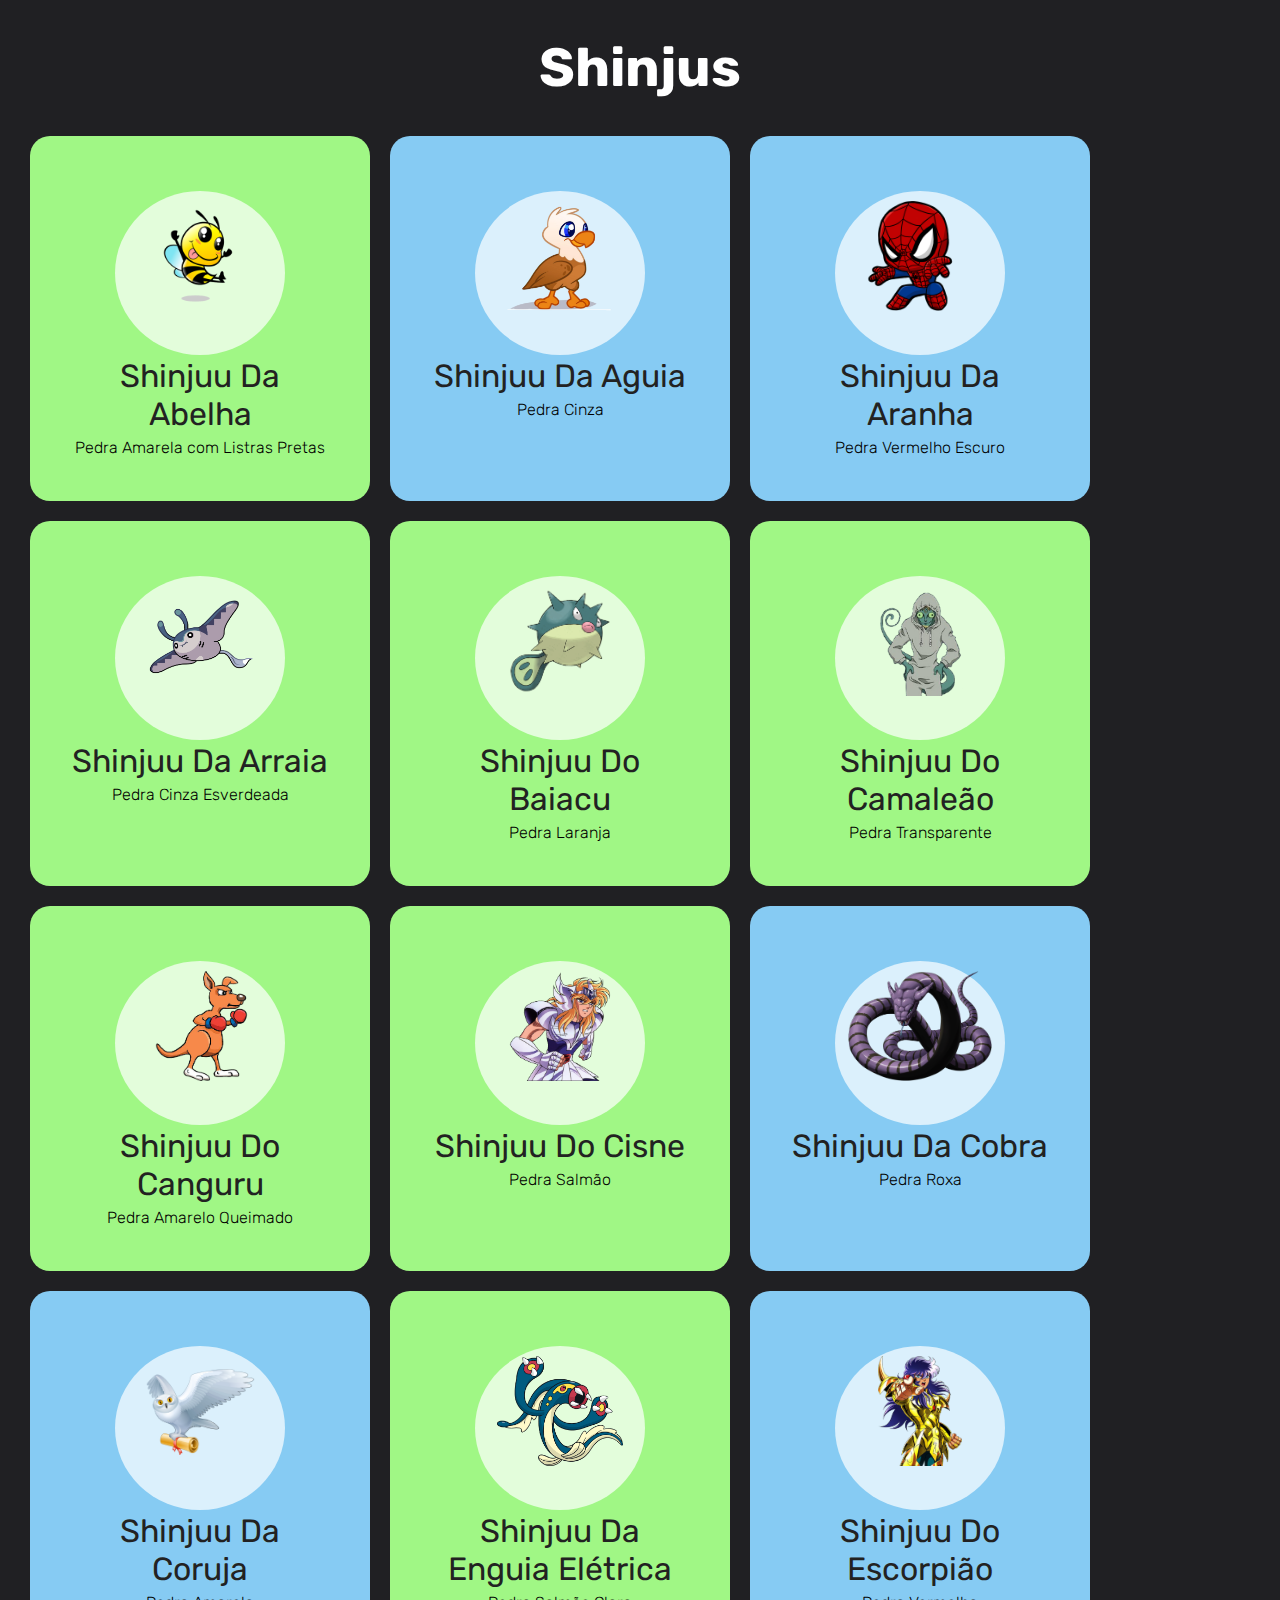
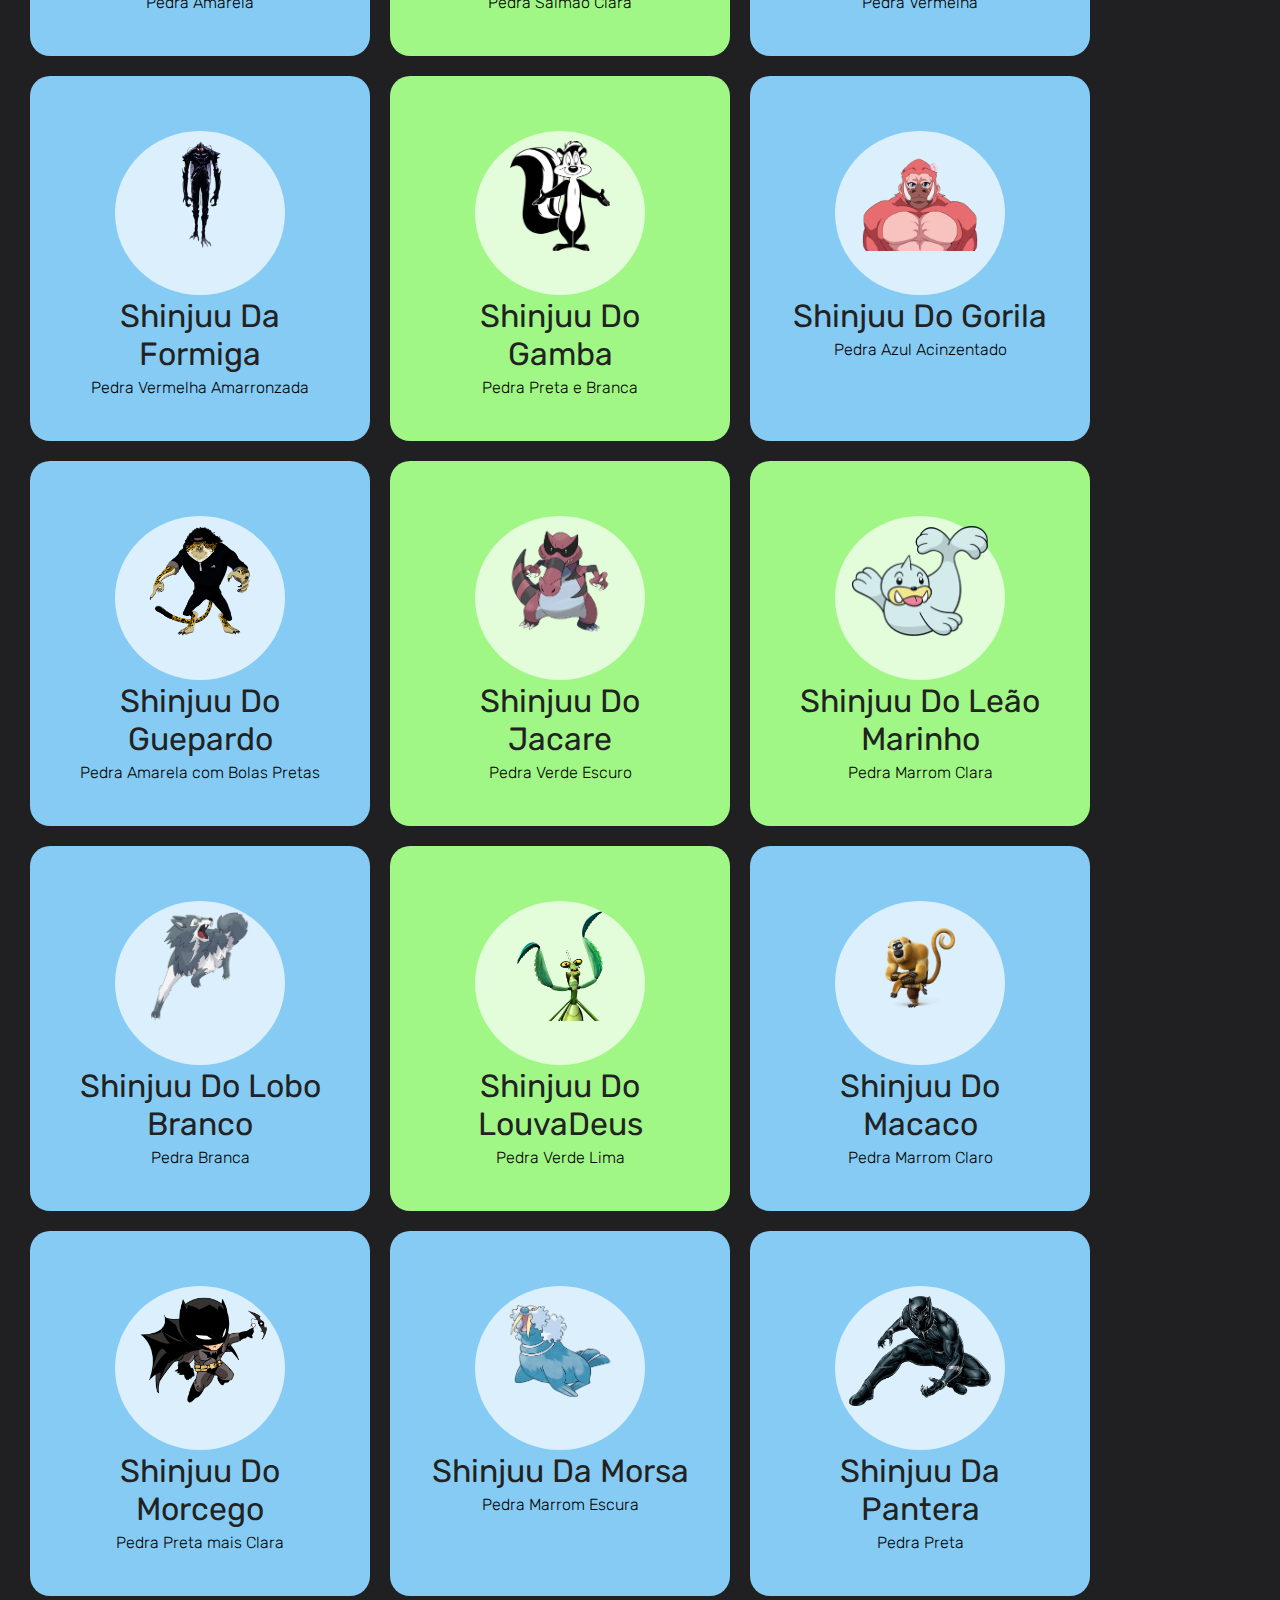
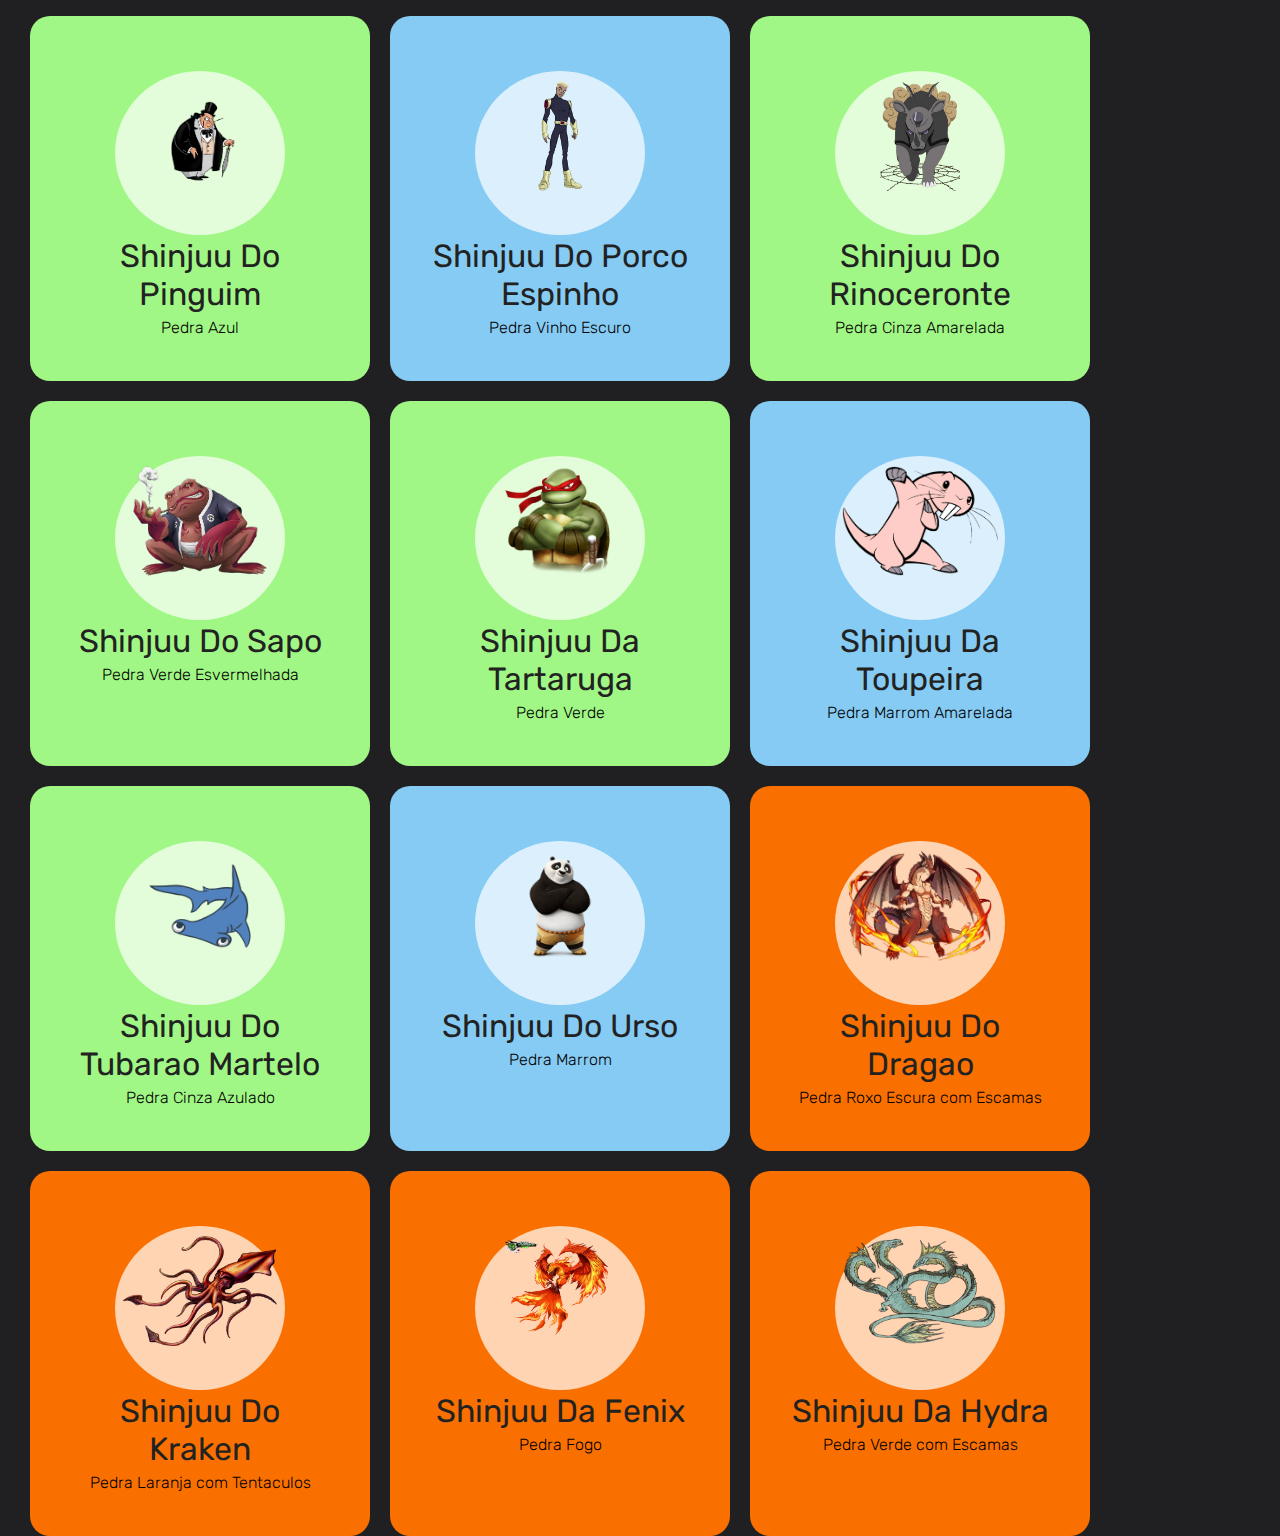
==== commit 7f1c69b8: "atualização" ====
--- a/desktop-version.html
+++ b/desktop-version.html
@@ -9,7 +9,7 @@
     
     
     </head>
-    <body>
+    <body class="desktop">
 
         <h1>Shinjus</h1> 
 
@@ -634,7 +634,7 @@
                      <h2> Pedra Amarela com Bolas Pretas<br></h2><img src="Imagens/Pedra/Guepardo.png"></img>
                 </div>
                 <div>
-                    <p>          <br>                
+                    <p>                      
                         Visão na penumbra <br> 
 
                         Deslocamento: 21m                    
@@ -1214,7 +1214,7 @@
                                                          <h2> Pedra Verde com Escamas<br></h2><img src="Imagens/Pedra/Hydra.png"></img>
                                                     </div>
                                                     <div>
-                                                        <p><br> <br>      <br>      <br>                                                                                                                      
+                                                        <p>                                                                                                                    
                                                             A Shinju da Hydra permite ao seu portador criar um número de clones menor ou igual ao seu modificador de sabedoria. <br> 
                                                             Você gasta uma ação para criar os clones.<br> 
                                                             Clones:<br> 
--- a/style.css
+++ b/style.css
@@ -1,9 +1,19 @@
 body {
-	background-image: url('./Imagens/FavIcon/Fundo1.jpg');
-	background-repeat: repeat;
-	background-size: contain;
+
+	background-color: #202023;
+	font-family: rubik;
+}
+h1{
+	color: white;
+}
+.desktop{
 	margin: 0;
-	font-family: rubik;
+	padding: 0 10px;
+
+}
+.celular{
+	padding: 0 120px;
+	margin: 0px;
 }
 
 h1 {
@@ -249,8 +259,8 @@
 
 }
 .modal{
-	
-	background-image: url('./Imagens/FavIcon/Fundo1.jpg');
+
+	background-color: #FDF6E3;
 	width: 90%;
 	height: 90%;
 	min-width: 400px;
@@ -262,21 +272,31 @@
 }
 
 .modal img{
-	width: 100px;	
+	width: 150px;	
 }
 .modal-img{
 	display: flex;
 	width: 100%;
+}
+.modalpedra-img{
+	display: flex;
+	width: 100%;
+}
+.modalpedra-img img{
+	width: 200px;
+	top: 450px;
+	right: 10px;
+	position: absolute;
+	
 }
 
 .modal-img img {
 	width: 300px;
 	top: 40px;
-	right: 40px;
+	right: 20px;
 	position: absolute
 }
 .modal p {
-	border:  1px solid red;
 	width: 70%;
 	top: 0;
 	padding:0 20px;
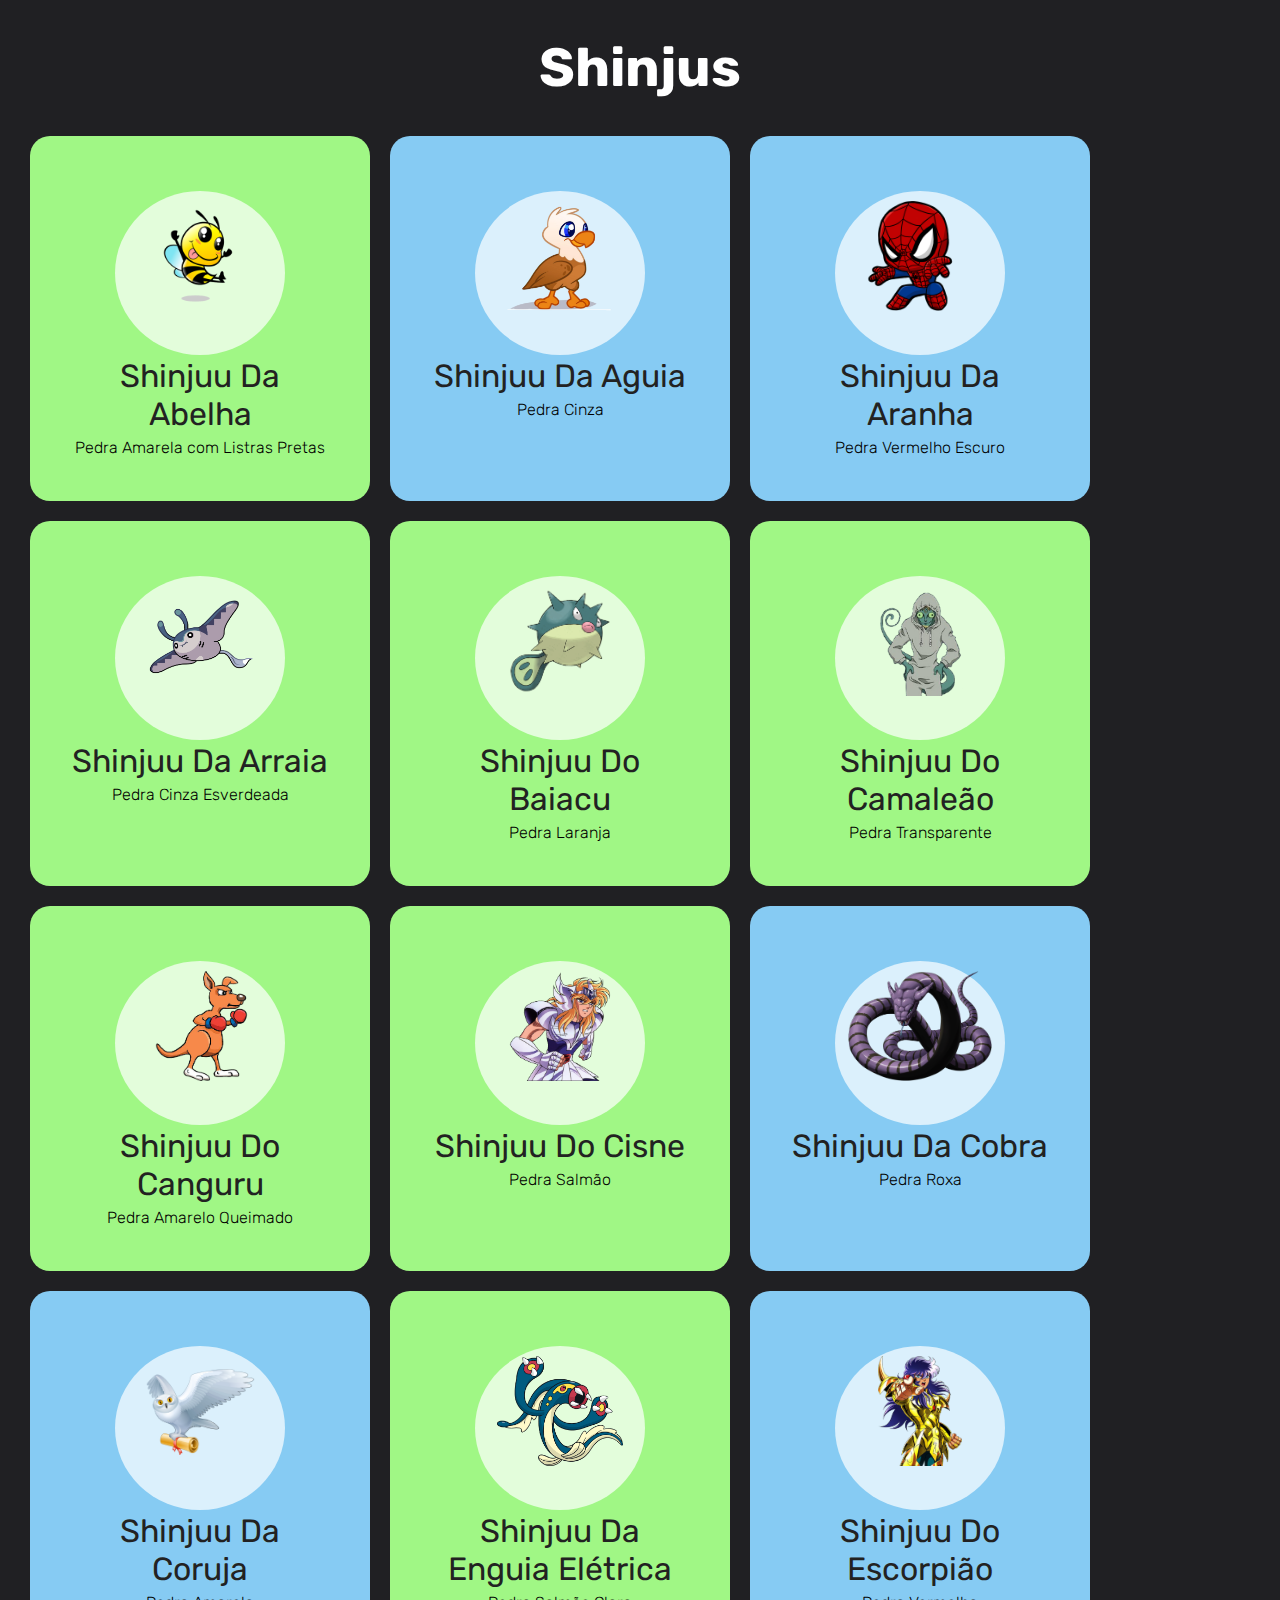
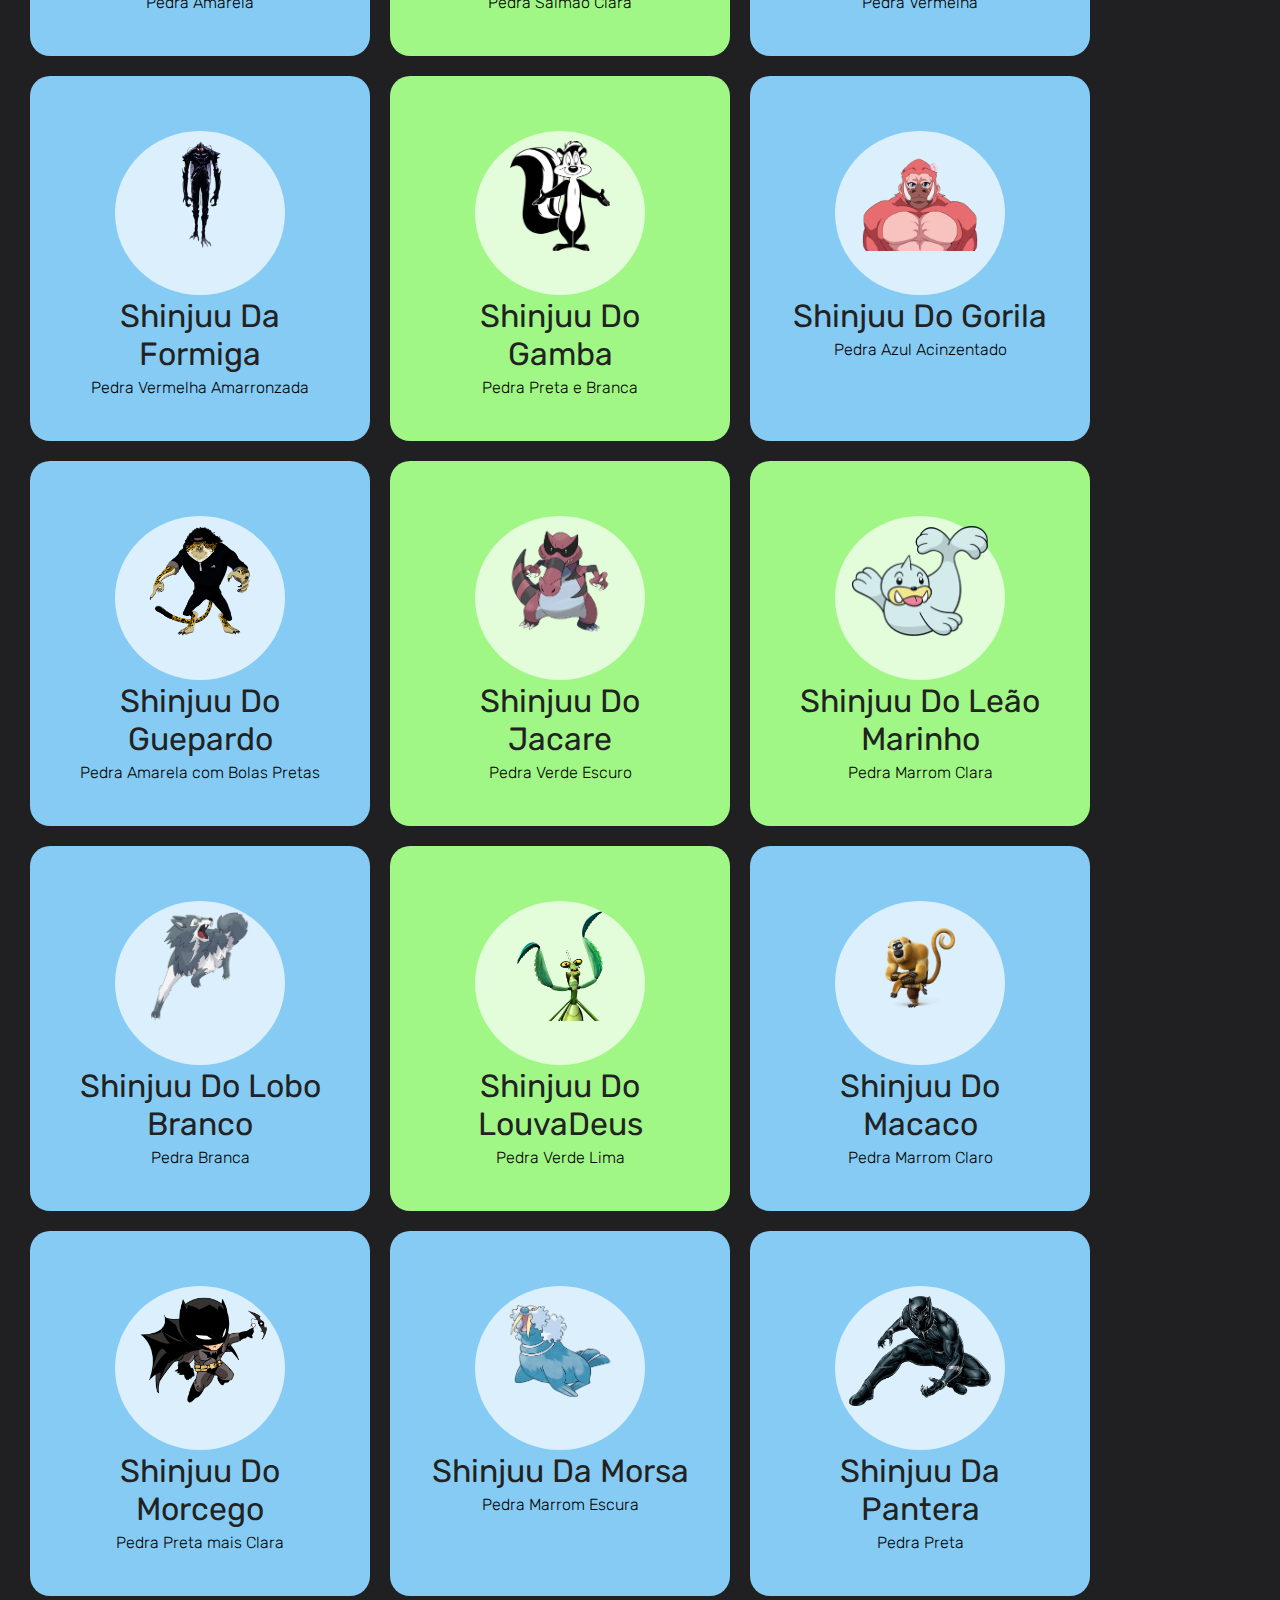
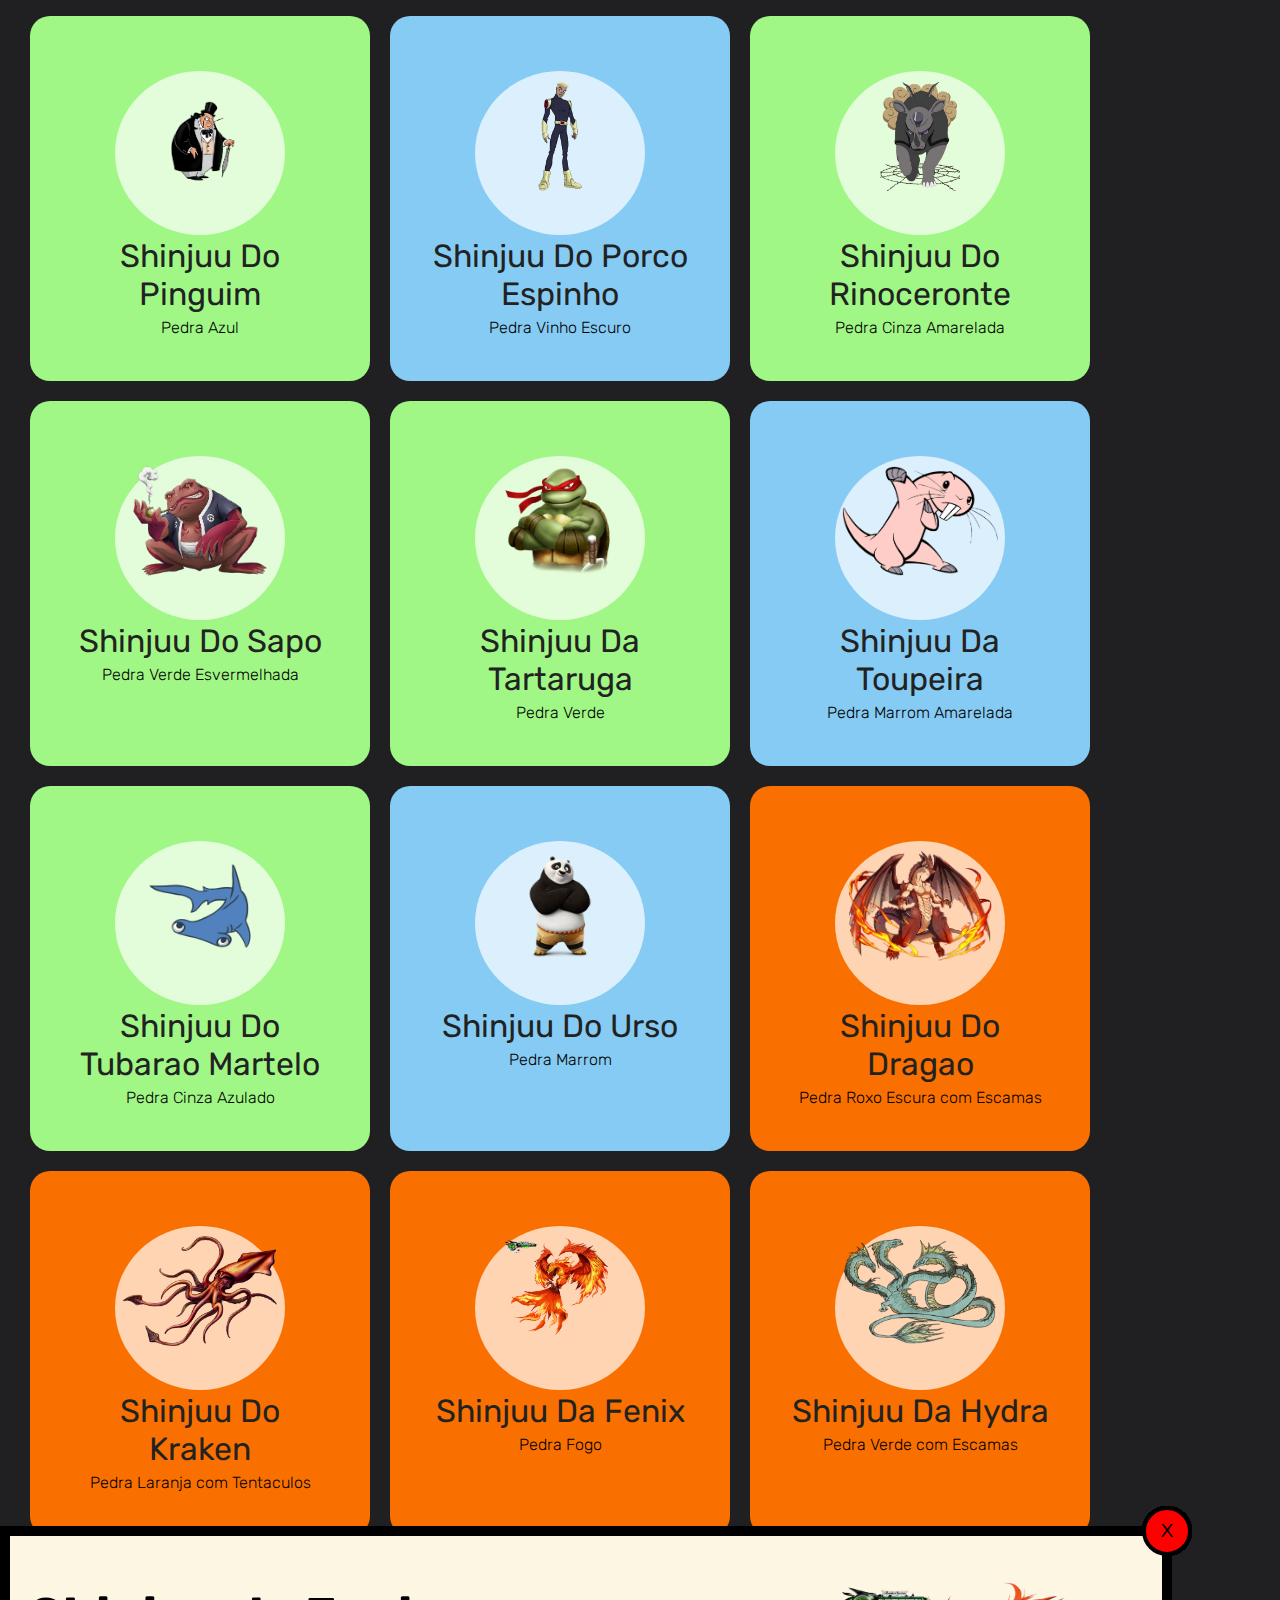
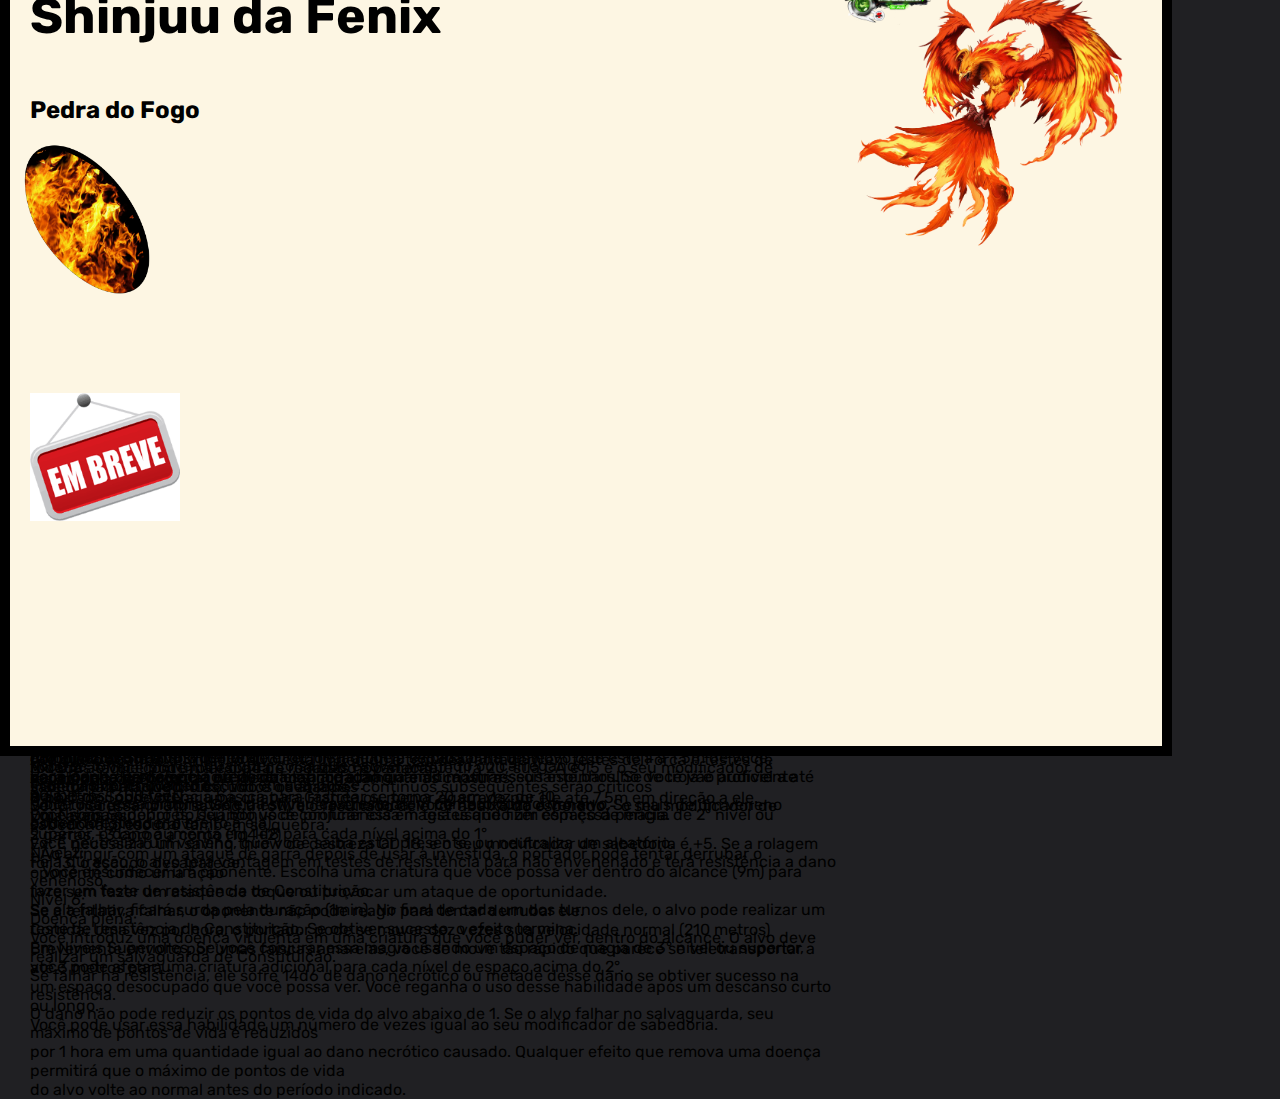
==== commit 1768d302: "atualização 4" ====
--- a/desktop-version.html
+++ b/desktop-version.html
@@ -481,7 +481,7 @@
                 </div>                   
             </div>
         </div>
-        <div id="modalEnguia" class="modal-container2">
+        <div id="modalEnguia" class="modal-containerG">
             <div class="modal">
                 <button class="fechar">X</button>
                 <div><h3>Shinjuu do Enguia Eletrica<br></h3>
@@ -891,7 +891,7 @@
                 </div>                   
             </div>
         </div>
-        <div id="modalPinguim" class="modal-container2">
+        <div id="modalPinguim" class="modal-containerG">
             <div class="modal">
                 <button class="fechar">X</button>
                 <div><h3>Shinjuu do Pinguim<br></h3>
@@ -1207,7 +1207,7 @@
                                                     </div>                   
                                                 </div>
                                             </div>
-                                            <div id="modalHydra" class="modal-container2">
+                                            <div id="modalHydra" class="modal-containerG">
                                                 <div class="modal">
                                                     <button class="fechar">X</button>
                                                     <div><h3>Shinjuu da Hydra<br></h3>
--- a/style.css
+++ b/style.css
@@ -2,6 +2,9 @@
 
 	background-color: #202023;
 	font-family: rubik;
+}
+a{
+	text-decoration: none;
 }
 h1{
 	color: white;
@@ -232,20 +235,35 @@
 	animation: modal 200ms;
 }
 
-.modal-container{
+.modal-containerP{
 	overflow: scroll;
 	width: 100%;
-	height: 100vh;
+	height: 70vh;
 	display: none;
 	justify-content: center;
 	align-items:center ;
-	position: fixed;
+	position: absolute;
 	top: 0px;
 	left: 0px;
 	z-index: 1000;	
 
 }
-.modal-container2{
+
+.modal-containerM{
+	overflow: scroll;
+	width: 100%;
+	height: 130vh;
+	display: none;
+	justify-content: center;
+	align-items:center ;
+	position: absolute;
+	top: 0px;
+	left: 0px;
+	z-index: 1000;	
+
+}
+
+.modal-containerG{
 	overflow: scroll;
 	width: 100%;
 	height: 170vh;
@@ -326,12 +344,17 @@
 	cursor: pointer;
 
 }
-.modal-container.mostrar{
-
-	display: flex;
-
-}
-.modal-container2.mostrar{
+.modal-containerP.mostrar{
+
+	display: flex;
+
+}
+.modal-containerM.mostrar{
+
+	display: flex;
+
+}
+.modal-containerG.mostrar{
 
 	display: flex;
 
